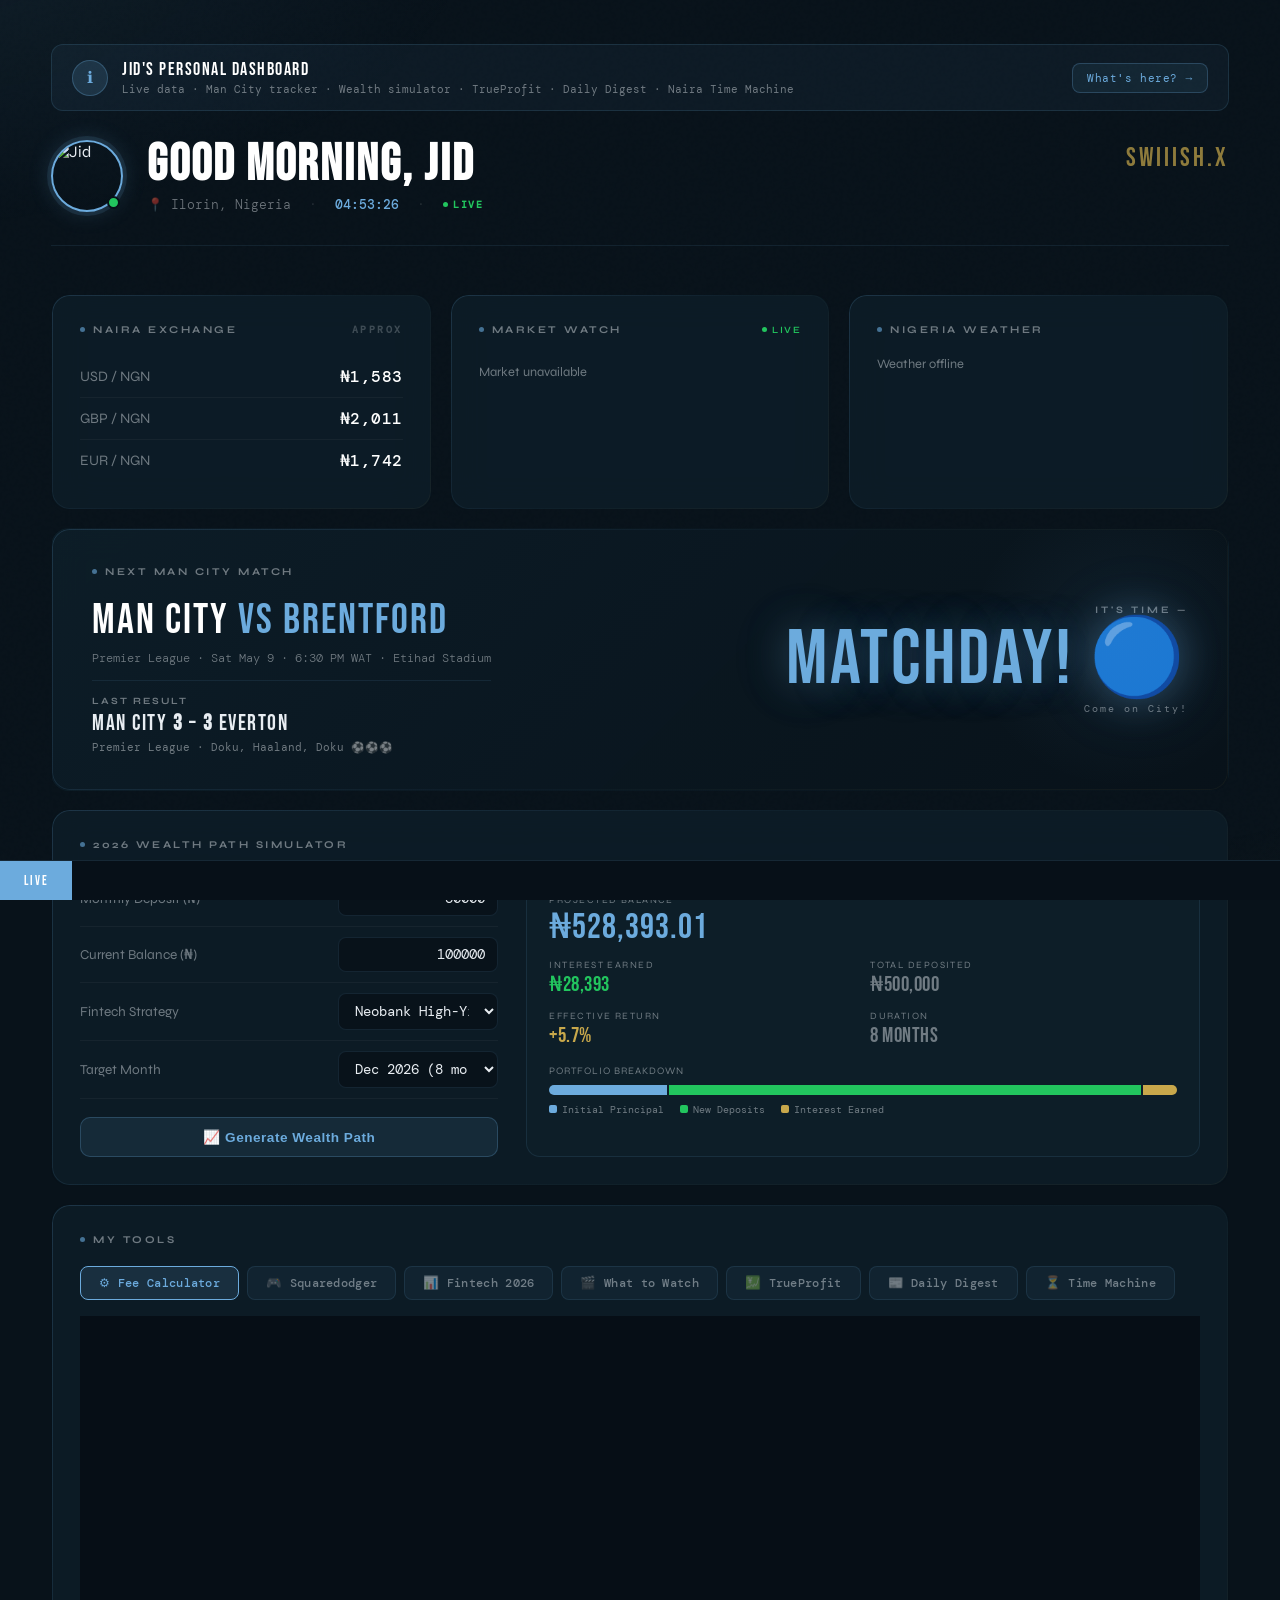
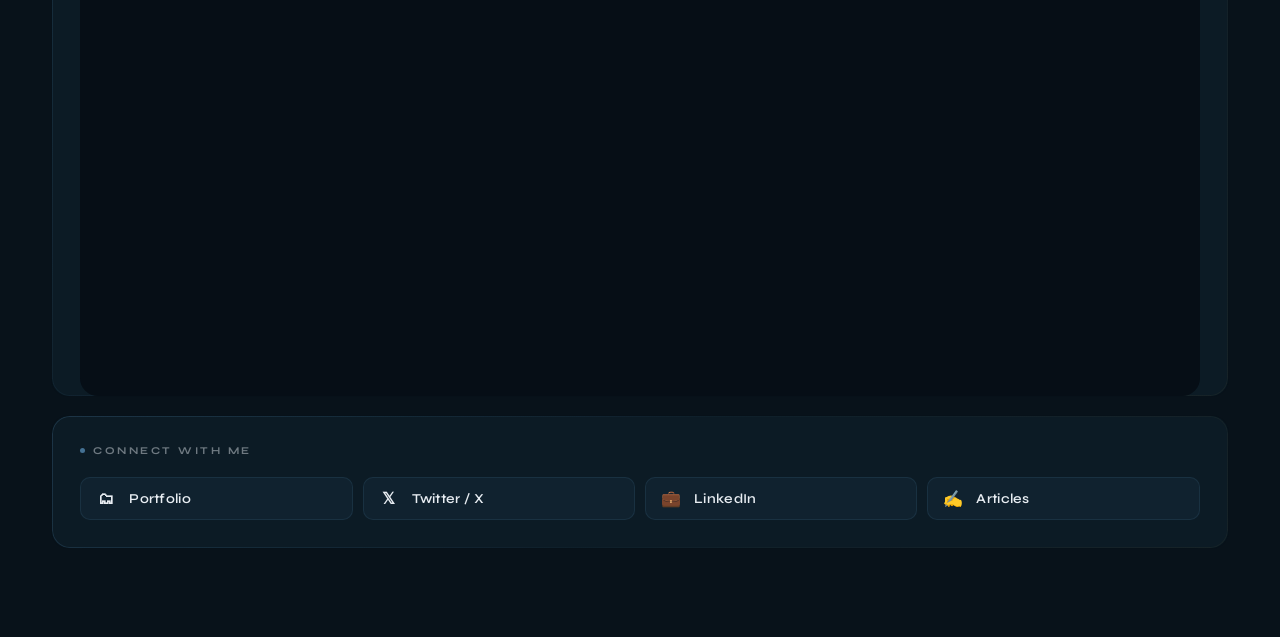
==== index.html @ 7239bfd4 "Update index.html" ====
<!DOCTYPE html>
<html lang="en">
<head>
    <meta charset="UTF-8">
    <meta name="viewport" content="width=device-width, initial-scale=1.0">
    <title>Jid's Dashboard</title>
    <link rel="stylesheet" href="style.css">
</head>
<body>
<div class="container">

  <!-- ABOUT BANNER -->
  <div class="about-banner" onclick="openAbout()">
    <div class="about-banner-left">
      <div class="about-banner-icon">ℹ</div>
      <div>
        <div class="about-banner-title">Jid's Personal Dashboard</div>
        <div class="about-banner-sub">Live data · Man City tracker · Wealth simulator · TrueProfit · Daily Digest · Naira Time Machine</div>
      </div>
    </div>
    <div class="about-banner-btn">What's here? →</div>
  </div>

  <!-- HEADER -->
  <header>
    <div class="avatar-wrap">
      <img src="https://media.licdn.com/dms/image/v2/D4E03AQFCmn-OEMQYcA/profile-displayphoto-crop_800_800/B4EZ1aQz7_IEAI-/0/1775335853855?e=1776902400&v=beta&t=vYXvM9-6InZFOmHqfnbkxIFY3dwC__E45p-aRWq8xoA" alt="Jid">
      <div class="avatar-status"></div>
    </div>
    <div class="header-text">
      <h1 id="greeting">Good Morning, Jid</h1>
      <div class="header-meta">
        <span>📍 Ilorin, Nigeria</span><span class="sep">·</span>
        <span id="clock">00:00:00</span><span class="sep">·</span>
        <span class="live-dot">Live</span>
      </div>
    </div>
    <div class="header-brand">SWIIISH.X</div>
  </header>

  <div class="dashboard-grid">

    <!-- FX -->
    <div class="card">
      <div class="card-label"><span class="dot"></span> Naira Exchange <span id="fx-timestamp" style="margin-left:auto;font-size:0.6rem;opacity:0.5;font-family:'DM Mono',monospace"></span></div>
      <div id="fx-list">
        <div class="row"><span>USD / NGN</span><strong class="fx-value" id="usd-ngn">Loading...</strong></div>
        <div class="row"><span>GBP / NGN</span><strong class="fx-value" id="gbp-ngn">Loading...</strong></div>
        <div class="row"><span>EUR / NGN</span><strong class="fx-value" id="eur-ngn">Loading...</strong></div>
      </div>
    </div>

    <!-- CRYPTO -->
    <div class="card">
      <div class="card-label"><span class="dot"></span> Market Watch <span class="live-dot" style="margin-left:auto">Live</span></div>
      <div id="crypto-list"><div class="skeleton" style="width:100%"></div><div class="skeleton" style="width:90%"></div><div class="skeleton" style="width:95%"></div><div class="skeleton" style="width:85%"></div></div>
    </div>

    <!-- WEATHER -->
    <div class="card">
      <div class="card-label"><span class="dot"></span> Nigeria Weather</div>
      <div id="weather-list"><div class="skeleton" style="width:100%"></div><div class="skeleton" style="width:90%"></div><div class="skeleton" style="width:95%"></div><div class="skeleton" style="width:85%"></div></div>
    </div>

    <!-- HERO MATCH -->
    <div class="card card-hero">
      <div class="hero-inner">
        <div class="hero-left">
          <div class="card-label"><span class="dot"></span> Next Man City Match</div>
          <div class="hero-fixture">Man City <span>vs</span> <span id="hero-opponent">Chelsea</span></div>
          <div class="hero-meta" id="hero-meta">Premier League · Sun Apr 12 · 4:30 PM WAT · Etihad Stadium</div>
          <div class="last-result">
            <span class="result-label">Last Result</span>
            <span class="result-score">Man City <strong class="result-win" id="city-score">4</strong> – <strong class="result-loss" id="opp-score">0</strong> <span id="last-result-opp">Liverpool</span></span>
            <span class="result-comp" id="last-result-comp">FA Cup QF · Haaland hat-trick ⚽⚽⚽</span>
          </div>
        </div>
        <div class="hero-right">
          <div class="countdown-label" id="countdown-label">Kick-off in</div>
          <div id="countdown">00d 00h 00m</div>
          <div class="countdown-unit" id="countdown-secs">00s remaining</div>
        </div>
      </div>
    </div>

    <!-- SAVINGS SIMULATOR -->
    <div class="card" id="savings-simulator" style="grid-column:span 3;">
      <div class="card-label"><span class="dot"></span> 2026 Wealth Path Simulator</div>
      <div class="simulator-container">
        <div class="sim-inputs">
          <div class="row"><span>Monthly Deposit (₦)</span><input type="number" id="sim-deposit" value="50000" class="sim-input-field"></div>
          <div class="row"><span>Current Balance (₦)</span><input type="number" id="sim-initial" value="100000" class="sim-input-field"></div>
          <div class="row"><span>Fintech Strategy</span><select id="sim-strategy" class="sim-input-field"><option value="0.15">Neobank High-Yield (15%)</option><option value="0.12">Locked Savings (12%)</option><option value="0.04">Traditional Bank (4%)</option></select></div>
          <div class="row"><span>Target Month</span><select id="sim-months" class="sim-input-field"><option value="8">Dec 2026 (8 mo)</option><option value="12">Apr 2027 (12 mo)</option><option value="24">Apr 2028 (24 mo)</option><option value="36">Apr 2029 (36 mo)</option></select></div>
          <button onclick="calculateSavings()" class="link-item sim-btn">📈 Generate Wealth Path</button>
        </div>
        <div class="sim-results">
          <div class="sim-result-grid">
            <div class="sim-result-block" style="grid-column:span 2;"><div class="sim-result-label">Projected Balance</div><div id="sim-total" class="sim-big-number">₦0.00</div></div>
            <div class="sim-result-block"><div class="sim-result-label">Interest Earned</div><div id="sim-interest-earned" class="sim-medium-number">₦0</div></div>
            <div class="sim-result-block"><div class="sim-result-label">Total Deposited</div><div id="sim-deposited" class="sim-medium-number" style="color:var(--muted)">₦0</div></div>
            <div class="sim-result-block"><div class="sim-result-label">Effective Return</div><div id="sim-return-pct" class="sim-medium-number" style="color:var(--city-gold)">0%</div></div>
            <div class="sim-result-block"><div class="sim-result-label">Duration</div><div id="sim-duration" class="sim-medium-number" style="color:var(--muted)">8 months</div></div>
          </div>
          <div style="margin-top:18px;">
            <div style="font-size:0.62rem;color:var(--muted);margin-bottom:8px;letter-spacing:0.1em;text-transform:uppercase;">Portfolio Breakdown</div>
            <div style="display:flex;height:10px;border-radius:6px;overflow:hidden;gap:2px;">
              <div id="sim-bar-principal" style="background:var(--city-blue);height:100%;transition:width 0.6s ease;width:0%"></div>
              <div id="sim-bar-deposits"  style="background:var(--up);height:100%;transition:width 0.6s ease;width:0%"></div>
              <div id="sim-bar-interest"  style="background:var(--city-gold);height:100%;transition:width 0.6s ease;width:0%"></div>
            </div>
            <div style="display:flex;gap:16px;margin-top:8px;flex-wrap:wrap;">
              <span class="sim-legend-item"><span class="sim-legend-dot" style="background:var(--city-blue)"></span>Initial Principal</span>
              <span class="sim-legend-item"><span class="sim-legend-dot" style="background:var(--up)"></span>New Deposits</span>
              <span class="sim-legend-item"><span class="sim-legend-dot" style="background:var(--city-gold)"></span>Interest Earned</span>
            </div>
          </div>
        </div>
      </div>
    </div>

    <!-- TOOLS -->
    <div class="card tools-card" style="grid-column:span 3;">
      <div class="card-label"><span class="dot"></span> My Tools</div>
      <div class="tools-tabs">
        <button class="tool-tab active" onclick="showTool('calculator',this)">⚙ Fee Calculator</button>
        <button class="tool-tab" onclick="showTool('game',this)">🎮 Squaredodger</button>
        <button class="tool-tab" onclick="showTool('fintech',this)">📊 Fintech 2026</button>
        <button class="tool-tab" onclick="showTool('movies',this)">🎬 What to Watch</button>
        <button class="tool-tab" onclick="showTool('trueprofit',this)">💹 TrueProfit</button>
        <button class="tool-tab" onclick="showTool('news',this)">📰 Daily Digest</button>
        <button class="tool-tab" onclick="showTool('timemachine',this)">⏳ Time Machine</button>
      </div>
      <div class="tool-frame-wrap">
        <iframe id="tool-calculator" class="tool-frame active-frame" src="https://jidspaymentfeecalcv4.vercel.app" title="NG Pay Fee Calculator" loading="lazy" allow="clipboard-write"></iframe>
        <iframe id="tool-game" class="tool-frame" src="https://jidsdodgergame.vercel.app/" title="Squaredodger" loading="lazy"></iframe>
        <iframe id="tool-fintech" class="tool-frame" src="./ng-fintech.html" title="Nigerian Fintech 2026" loading="lazy"></iframe>
        <iframe id="tool-movies" class="tool-frame" src="./movie-recommender.html" title="What to Watch Tonight" loading="lazy"></iframe>
        <iframe id="tool-trueprofit" class="tool-frame" src="./trueprofit.html" title="TrueProfit Calculator" loading="lazy"></iframe>
        <iframe id="tool-news" class="tool-frame" src="./news-digest.html" title="Daily Digest" loading="lazy"></iframe>
        <iframe id="tool-timemachine" class="tool-frame" src="./naira-time-machine.html" title="Naira Time Machine" loading="lazy"></iframe>
      </div>
    </div>

    <!-- CONNECT -->
    <div class="card" style="grid-column:span 3;">
      <div class="card-label"><span class="dot"></span> Connect With Me</div>
      <div style="display:grid;grid-template-columns:repeat(4,1fr);gap:10px">
        <a href="https://t.co/sR0pXMr2xZ" target="_blank" class="link-item"><span class="link-icon">🗂</span> Portfolio</a>
        <a href="https://x.com/Swiiish_x" target="_blank" class="link-item"><span class="link-icon">𝕏</span> Twitter / X</a>
        <a href="https://www.linkedin.com/in/abdulthedataanalyst/" target="_blank" class="link-item"><span class="link-icon">💼</span> LinkedIn</a>
        <a href="./articles.html" target="_blank" class="link-item"><span class="link-icon">✍️</span> Articles</a>
      </div>
    </div>

  </div>
</div>

<!-- TICKER -->
<div class="news-ticker">
  <div class="ticker-label">LIVE</div>
  <div class="ticker-wrapper">
    <span id="ticker-match">🏆 FT: Man City 4–0 Liverpool (FA Cup QF) · Haaland hat-trick 🔵⚽⚽⚽</span>
    <span id="ticker-weather">🇳🇬 LAGOS: Loading...</span>
    <span>📊 ABDULWAJID — I love making complex ideas simple and accessible</span>
    <span id="ticker-next">⚽ NEXT: Man City vs Chelsea (PL) · Sun Apr 12 · 4:30 PM WAT</span>
    <span>📡 Data Analyst · Journalism · Canva Designer · Junior Developer · Man City Fan · All-round Great Guy</span>
    <span id="ticker-match2">🏆 FT: Man City 4–0 Liverpool (FA Cup QF) · City into FA Cup semis 🔵</span>
    <span id="ticker-weather2">🇳🇬 LAGOS: Loading...</span>
    <span>📊 @SWIIISH.x — Making complex ideas simple and accessible</span>
    <span id="ticker-next2">⚽ NEXT: Man City vs Chelsea (PL) · Sun Apr 12 · 4:30 PM WAT</span>
    <span>📡 Data Analyst · Journalism · Canva Designer · Junior Developer · Man City Fan · All-round Great Guy</span>
  </div>
</div>

<!-- ABOUT MODAL -->
<div class="about-modal" id="aboutModal">
  <div class="about-modal-box">
    <div class="about-modal-header">
      <div class="about-modal-title">About This Dashboard</div>
      <button class="about-modal-close" onclick="closeAbout()">✕</button>
    </div>
    <div class="about-modal-body">
      <p class="about-intro">A personal command centre built by <strong>Abdulwajid (Jid)</strong> — data analyst, journalism, canva designer, junior developer, Man City supporter and an all-round great guy based in Nigeria. Everything on this page is live, interactive and built from scratch.</p>
      <div class="about-sections">
        <div class="about-item"><div class="about-item-icon">💱</div><div><div class="about-item-title">Naira Exchange Rates</div><div class="about-item-desc">Live USD, GBP and EUR rates fetched from open.er-api.com and cached hourly. Reflects real market rates, not bank rates.</div></div></div>
        <div class="about-item"><div class="about-item-icon">📈</div><div><div class="about-item-title">Market Watch</div><div class="about-item-desc">Live crypto prices for BTC, ETH, SOL — and the Man City fan token (CITY). Updates every 60 seconds via CoinGecko.</div></div></div>
        <div class="about-item"><div class="about-item-icon">🌤</div><div><div class="about-item-title">Nigeria Weather</div><div class="about-item-desc">Real-time temperature and conditions for Lagos, Abuja, Kano and Port Harcourt via Open-Meteo API.</div></div></div>
        <div class="about-item"><div class="about-item-icon">⚽</div><div><div class="about-item-title">Man City Match Tracker</div><div class="about-item-desc">Shows the last result and next fixture with a live countdown timer. Updates automatically from city.json in the repo — edited manually after each match in about 30 seconds.</div></div></div>
        <div class="about-item"><div class="about-item-icon">💰</div><div><div class="about-item-title">2026 Wealth Path Simulator</div><div class="about-item-desc">Enter your monthly deposit, current balance, a fintech strategy (Neobank 15%, Locked Savings 12%, Traditional Bank 4%) and a target month. Uses compound interest to project your balance, interest earned and portfolio breakdown. Auto-recalculates on any input change.</div></div></div>
        <div class="about-item"><div class="about-item-icon">⚙</div><div><div class="about-item-title">Fee Calculator (My Tools → Tab 1)</div><div class="about-item-desc">Independent Nigerian payment gateway fee calculator. Compare Flutterwave, Paystack, Monnify and Squad. Includes reverse calc, bulk invoicing, live FX rates, donut chart and PDF receipt export.</div></div></div>
        <div class="about-item"><div class="about-item-icon">🎮</div><div><div class="about-item-title">Squaredodger (My Tools → Tab 2)</div><div class="about-item-desc">A browser arcade game — dodge the red squares for as long as you can. Built in vanilla JS with skins, a leaderboard and Web Audio API sound effects.</div></div></div>
        <div class="about-item"><div class="about-item-icon">📊</div><div><div class="about-item-title">Fintech 2026 (My Tools → Tab 3)</div><div class="about-item-desc">An interactive intelligence report on Nigeria's fintech ecosystem — company cards, funding timeline, valuation charts, M&A acquisition map, and six DECODE insight pieces. Built as a DECODE content project.</div></div></div>
        <div class="about-item"><div class="about-item-icon">🎬</div><div><div class="about-item-title">What to Watch Tonight (My Tools → Tab 4)</div><div class="about-item-desc">AI-powered movie and series recommender. Pick your mood, select genres (Nollywood, anime, K-Drama, Hollywood and more), add context like "something like Money Heist but African" and AI returns personalised picks with a reason why you'll love each one.</div></div></div>
        <div class="about-item"><div class="about-item-icon">💹</div><div><div class="about-item-title">TrueProfit Calculator (My Tools → Tab 5)</div><div class="about-item-desc">Side hustle profit calculator for Nigerian business owners and entrepreneurs. Enter your revenue, COGS, labour, and tick hidden expenses (delivery, data, packaging, platform fees and more). Calculates your real net profit, margin, ROI, and profit per unit — with a smart insight on what it means for your business.</div></div></div>
        <div class="about-item"><div class="about-item-icon">📰</div><div><div class="about-item-title">Daily Digest (My Tools → Tab 6)</div><div class="about-item-desc">Live Nigerian news headlines aggregated from Punch, Vanguard, TechCabal, Premium Times, Channels TV and Daily Post. Filter by Politics, Business, Tech, Sports or Entertainment. Updates every 30 minutes automatically — no app switching needed.</div></div></div>
        <div class="about-item"><div class="about-item-icon">⏳</div><div><div class="about-item-title">Naira Time Machine (My Tools → Tab 7)</div><div class="about-item-desc">Enter any amount and pick a past year — see exactly how many bags of rice, litres of petrol, and dollars that money could buy then vs now in 2026. Visualises Nigeria's purchasing power erosion since 2005 using hardcoded historical price data from NBS, CBN and Vanguard.</div></div></div>
      </div>
      <div class="about-footer-note">Built with HTML, CSS and vanilla JS · Deployed on Vercel · All data sources are free and open<br/>Follow the build journey → <a href="https://x.com/Swiiish_x" target="_blank">@Swiiish_x</a> · <a href="./articles.html" target="_blank">Read the origin story →</a></div>
    </div>
  </div>
</div>

<script src="script.js"></script>
</body>
</html>
---- style.css ----
@import url('https://fonts.googleapis.com/css2?family=Bebas+Neue&family=DM+Mono:wght@300;400;500&family=Syne:wght@400;600;700;800&display=swap');

:root {
  --navy: #08121a;
  --navy-mid: #0d1e28;
  --card: rgba(13, 30, 40, 0.85);
  --card-border: rgba(108, 171, 221, 0.12);
  --card-glow: rgba(108, 171, 221, 0.25);
  --city-blue: #6CABDD;
  --city-gold: #c8a84b;
  --up: #22c55e;
  --down: #ef4444;
  --text: #e8edf2;
  --muted: rgba(232, 237, 242, 0.45);
  --ticker-bg: #071018;
}

* { margin: 0; padding: 0; box-sizing: border-box; }

body {
  font-family: 'Syne', sans-serif;
  background: var(--navy);
  color: var(--text);
  min-height: 100vh;
  display: flex;
  flex-direction: column;
  align-items: center;
  padding-bottom: 56px;
  overflow-x: hidden;
}

body::before {
  content: '';
  position: fixed;
  inset: 0;
  background:
    radial-gradient(ellipse 80% 60% at -10% -10%, rgba(108,171,221,0.09) 0%, transparent 60%),
    radial-gradient(ellipse 60% 40% at 110% 110%, rgba(200,168,75,0.05) 0%, transparent 50%);
  pointer-events: none;
  z-index: 0;
}

body::after {
  content: '';
  position: fixed;
  inset: 0;
  background-image: url("data:image/svg+xml,%3Csvg viewBox='0 0 256 256' xmlns='http://www.w3.org/2000/svg'%3E%3Cfilter id='noise'%3E%3CfeTurbulence type='fractalNoise' baseFrequency='0.9' numOctaves='4' stitchTiles='stitch'/%3E%3C/filter%3E%3Crect width='100%25' height='100%25' filter='url(%23noise)' opacity='0.035'/%3E%3C/svg%3E");
  opacity: 0.4;
  pointer-events: none;
  z-index: 0;
}

.container {
  width: 92%;
  max-width: 1280px;
  padding: 44px 0 32px;
  position: relative;
  z-index: 1;
}

/* ─── HEADER ─── */
header {
  display: flex;
  align-items: center;
  gap: 24px;
  margin-bottom: 48px;
  padding-bottom: 32px;
  border-bottom: 1px solid rgba(108,171,221,0.1);
}

.avatar-wrap { position: relative; flex-shrink: 0; }

.avatar-wrap img {
  width: 72px;
  height: 72px;
  border-radius: 50%;
  object-fit: cover;
  object-position: center top;
  border: 2px solid var(--city-blue);
  box-shadow: 0 0 0 4px rgba(108,171,221,0.12), 0 0 24px rgba(108,171,221,0.2);
  display: block;
}

.avatar-status {
  position: absolute; bottom: 3px; right: 3px;
  width: 13px; height: 13px;
  background: var(--up); border-radius: 50%;
  border: 2px solid var(--navy);
  animation: pulse-dot 2s ease-in-out infinite;
}

@keyframes pulse-dot {
  0%, 100% { box-shadow: 0 0 0 0 rgba(34,197,94,0.6); }
  50%       { box-shadow: 0 0 0 5px rgba(34,197,94,0); }
}

.header-text { flex: 1; }

#greeting {
  font-family: 'Bebas Neue', sans-serif;
  font-size: clamp(2rem, 4vw, 3.2rem);
  letter-spacing: 2px; line-height: 1;
  color: #fff; margin-bottom: 6px;
}

.header-meta {
  display: flex; align-items: center; gap: 18px;
  color: var(--muted); font-size: 0.82rem;
  font-family: 'DM Mono', monospace; font-weight: 300;
}

.header-meta .sep { opacity: 0.3; }
#clock { color: var(--city-blue); font-weight: 500; }

.header-brand {
  font-family: 'Bebas Neue', sans-serif;
  font-size: 1.6rem; letter-spacing: 3px;
  color: var(--city-gold); opacity: 0.7;
  align-self: flex-start; padding-top: 4px;
}

/* ─── GRID ─── */
.dashboard-grid {
  display: grid;
  grid-template-columns: repeat(3, 1fr);
  gap: 18px;
}
.card-hero { grid-column: 1 / -1; }

/* ─── CARDS ─── */
.card {
  background: var(--card);
  backdrop-filter: blur(16px); -webkit-backdrop-filter: blur(16px);
  border-radius: 18px; padding: 28px;
  position: relative; overflow: hidden;
  transition: transform 0.25s ease, box-shadow 0.25s ease;
  border: 1px solid transparent; background-clip: padding-box;
  opacity: 0; transform: translateY(20px);
  animation: fadeUp 0.5s ease forwards;
}

.card::before {
  content: '';
  position: absolute; inset: 0; border-radius: 18px; padding: 1px;
  background: linear-gradient(135deg, rgba(108,171,221,0.18) 0%, rgba(108,171,221,0.03) 50%, rgba(200,168,75,0.06) 100%);
  -webkit-mask: linear-gradient(#fff 0 0) content-box, linear-gradient(#fff 0 0);
  -webkit-mask-composite: xor; mask-composite: exclude;
  pointer-events: none;
}

.card:hover {
  transform: translateY(-4px);
  box-shadow: 0 16px 48px rgba(0,0,0,0.35), 0 0 0 1px rgba(108,171,221,0.2);
}

.card:nth-child(1) { animation-delay: 0.05s; }
.card:nth-child(2) { animation-delay: 0.12s; }
.card:nth-child(3) { animation-delay: 0.19s; }
.card:nth-child(4) { animation-delay: 0.26s; }
.card:nth-child(5) { animation-delay: 0.33s; }
.card:nth-child(6) { animation-delay: 0.40s; }
.card:nth-child(7) { animation-delay: 0.47s; }

@keyframes fadeUp { to { opacity: 1; transform: translateY(0); } }

.card-label {
  font-size: 0.65rem; font-weight: 700; letter-spacing: 2.5px;
  text-transform: uppercase; color: var(--muted);
  margin-bottom: 20px;
  display: flex; align-items: center; gap: 8px;
}

.card-label .dot {
  width: 5px; height: 5px; border-radius: 50%;
  background: var(--city-blue); opacity: 0.6;
}

/* ─── ROWS ─── */
.row {
  display: flex; justify-content: space-between; align-items: center;
  padding: 10px 0;
  border-bottom: 1px solid rgba(255,255,255,0.04);
}
.row:last-child { border-bottom: none; }
.row span { color: var(--muted); font-size: 0.9rem; }

/* ─── FX ─── */
.fx-value {
  font-family: 'DM Mono', monospace; font-size: 1rem;
  font-weight: 500; color: #fff; letter-spacing: 0.5px;
}

/* ─── CRYPTO ─── */
.crypto-row {
  display: flex; justify-content: space-between; align-items: center;
  padding: 11px 0; border-bottom: 1px solid rgba(255,255,255,0.04);
}
.crypto-row:last-child { border-bottom: none; }
.crypto-name { font-weight: 600; font-size: 0.92rem; color: var(--text); width: 48px; }
.crypto-prices { text-align: right; flex: 1; }
.crypto-usd { font-family: 'DM Mono', monospace; font-size: 0.95rem; font-weight: 500; }
.crypto-ngn { font-family: 'DM Mono', monospace; font-size: 0.68rem; color: var(--muted); margin-top: 1px; }

.badge {
  font-family: 'DM Mono', monospace; font-size: 0.68rem; font-weight: 500;
  padding: 3px 8px; border-radius: 6px; margin-left: 12px;
  min-width: 58px; text-align: center;
}
.badge.up { background: rgba(34,197,94,0.12); color: var(--up); border: 1px solid rgba(34,197,94,0.2); }
.badge.down { background: rgba(239,68,68,0.1); color: var(--down); border: 1px solid rgba(239,68,68,0.18); }
.up { color: var(--up); }
.down { color: var(--down); }

/* ─── WEATHER ─── */
.weather-temp { font-family: 'DM Mono', monospace; font-size: 1rem; font-weight: 500; color: #fff; }

/* ─── HERO MATCH CARD ─── */
.card-hero {
  background: linear-gradient(135deg, rgba(13,30,40,0.95) 0%, rgba(8,18,26,0.98) 100%);
  padding: 36px 40px;
}

.card-hero::after {
  content: '';
  position: absolute; right: -40px; top: -40px;
  width: 300px; height: 300px;
  background: radial-gradient(circle, rgba(108,171,221,0.07) 0%, transparent 70%);
  pointer-events: none;
}

.hero-inner {
  display: flex; align-items: center; justify-content: space-between;
  gap: 32px; flex-wrap: wrap;
}

.hero-fixture {
  font-family: 'Bebas Neue', sans-serif;
  font-size: clamp(1.6rem, 3.5vw, 2.6rem);
  letter-spacing: 2px; line-height: 1.1; color: #fff;
}
.hero-fixture span { color: var(--city-blue); }

.hero-meta { font-size: 0.78rem; color: var(--muted); margin-top: 6px; font-family: 'DM Mono', monospace; font-weight: 300; }

/* ─── LAST RESULT ─── */
.last-result {
  display: flex; flex-direction: column; gap: 3px;
  margin-top: 14px; padding-top: 14px;
  border-top: 1px solid rgba(108,171,221,0.1);
}
.result-label {
  font-size: 0.6rem; font-weight: 700; letter-spacing: 2px;
  text-transform: uppercase; color: var(--muted);
}
.result-score {
  font-family: 'Bebas Neue', sans-serif;
  font-size: 1.4rem; letter-spacing: 1.5px; color: var(--text);
}
.result-win  { color: var(--up); }
.result-loss { color: var(--down); }
.result-comp { font-family: 'DM Mono', monospace; font-size: 0.68rem; color: var(--muted); }

/* ─── COUNTDOWN ─── */
.hero-right { text-align: right; }
.countdown-label { font-size: 0.62rem; font-weight: 700; letter-spacing: 3px; text-transform: uppercase; color: var(--muted); margin-bottom: 6px; }

#countdown {
  font-family: 'Bebas Neue', sans-serif;
  font-size: clamp(3rem, 6vw, 5rem);
  letter-spacing: 3px; color: var(--city-blue); line-height: 1;
  text-shadow: 0 0 40px rgba(108,171,221,0.35), 0 0 80px rgba(108,171,221,0.12);
}

.countdown-unit { font-size: 0.65rem; color: var(--muted); font-family: 'DM Mono', monospace; letter-spacing: 2px; text-align: right; margin-top: 4px; }

/* ─── LINKS CARD ─── */
.links-grid { display: flex; flex-direction: column; gap: 10px; margin-top: 4px; }

.link-item {
  display: flex; align-items: center; gap: 12px; padding: 11px 14px;
  background: rgba(108,171,221,0.05); border: 1px solid rgba(108,171,221,0.1);
  border-radius: 10px; text-decoration: none; color: var(--text);
  font-size: 0.85rem; font-weight: 600;
  transition: all 0.2s ease; letter-spacing: 0.3px;
}
.link-item:hover {
  background: rgba(108,171,221,0.12); border-color: rgba(108,171,221,0.3);
  color: #fff; transform: translateX(3px);
}
.link-icon { font-size: 1rem; width: 22px; text-align: center; }

/* ─── SAVINGS SIMULATOR ─── */
.simulator-container {
  display: flex; gap: 28px; flex-wrap: wrap;
}

.sim-inputs {
  flex: 1; min-width: 280px;
  display: flex; flex-direction: column; gap: 0;
}

.sim-inputs .row {
  padding: 10px 0;
  border-bottom: 1px solid rgba(255,255,255,0.04);
}
.sim-inputs .row span { color: var(--muted); font-size: 0.85rem; }

.sim-input-field {
  background: var(--navy);
  border: 1px solid var(--card-border);
  color: var(--text);
  padding: 8px 12px;
  border-radius: 8px;
  font-family: 'DM Mono', monospace;
  font-size: 0.85rem;
  width: 160px;
  text-align: right;
  transition: border-color 0.2s, box-shadow 0.2s;
}

.sim-input-field:focus {
  outline: none;
  border-color: var(--city-blue);
  box-shadow: 0 0 8px rgba(108,171,221,0.2);
}

input[type="number"]::-webkit-outer-spin-button,
input[type="number"]::-webkit-inner-spin-button { -webkit-appearance: none; margin: 0; }
input[type="number"] { -moz-appearance: textfield; }

.sim-btn {
  margin-top: 18px !important;
  width: 100%;
  justify-content: center;
  cursor: pointer;
  background: rgba(108,171,221,0.1);
  border: 1px solid rgba(108,171,221,0.25);
  color: var(--city-blue) !important;
  font-weight: 700;
  letter-spacing: 0.5px;
  transform: none !important;
}
.sim-btn:hover {
  background: rgba(108,171,221,0.18) !important;
  border-color: var(--city-blue) !important;
  transform: none !important;
}

.sim-results {
  flex: 1.5; min-width: 260px;
  background: var(--navy-mid);
  padding: 22px;
  border-radius: 14px;
  border: 1px solid var(--card-border);
}

.sim-result-grid {
  display: grid;
  grid-template-columns: 1fr 1fr;
  gap: 16px;
}

.sim-result-block {}

.sim-result-label {
  font-size: 0.6rem; letter-spacing: 0.15em; text-transform: uppercase;
  color: var(--muted); margin-bottom: 4px;
}

.sim-big-number {
  font-family: 'Bebas Neue', sans-serif;
  font-size: 2.2rem; letter-spacing: 1px;
  color: var(--city-blue); line-height: 1;
  grid-column: span 2;
}

.sim-medium-number {
  font-family: 'Bebas Neue', sans-serif;
  font-size: 1.3rem; letter-spacing: 0.5px;
  color: var(--up); line-height: 1;
}

/* ─── TOOLS CARD ─── */
.tools-card { padding-bottom: 0; overflow: hidden; }

.tools-tabs { display: flex; gap: 8px; margin-bottom: 16px; flex-wrap: wrap; }

.tool-tab {
  padding: 8px 18px;
  background: rgba(108,171,221,0.06); border: 1px solid rgba(108,171,221,0.12);
  border-radius: 8px; color: var(--muted);
  font-family: 'DM Mono', monospace; font-size: 0.78rem; font-weight: 500;
  cursor: pointer; transition: all 0.2s ease; letter-spacing: 0.3px;
}
.tool-tab:hover { color: var(--text); border-color: rgba(108,171,221,0.3); }
.tool-tab.active { background: rgba(108,171,221,0.14); border-color: var(--city-blue); color: var(--city-blue); }

.tool-frame-wrap {
  position: relative; width: 100%; height: 680px;
  border-radius: 0 0 18px 18px; overflow: hidden;
  background: #06100a;
}

.tool-frame {
  position: absolute; inset: 0; width: 100%; height: 100%; border: none;
  opacity: 0; pointer-events: none; transition: opacity 0.25s ease;
  border-radius: 0 0 18px 18px;
}
.tool-frame.active-frame { opacity: 1; pointer-events: auto; }

/* ─── SKELETON ─── */
.skeleton {
  background: linear-gradient(90deg, rgba(255,255,255,0.04) 25%, rgba(255,255,255,0.08) 50%, rgba(255,255,255,0.04) 75%);
  background-size: 200% 100%;
  animation: shimmer 1.5s infinite;
  border-radius: 4px; height: 14px; margin: 8px 0;
}
@keyframes shimmer { 0% { background-position: 200% 0; } 100% { background-position: -200% 0; } }

/* ─── LIVE INDICATOR ─── */
.live-dot {
  display: inline-flex; align-items: center; gap: 5px;
  font-size: 0.6rem; font-weight: 600; letter-spacing: 1.5px;
  color: var(--up); text-transform: uppercase;
}
.live-dot::before {
  content: ''; width: 5px; height: 5px; background: var(--up);
  border-radius: 50%; animation: pulse-dot 1.5s infinite;
}

/* ─── TICKER ─── */
.news-ticker {
  position: fixed; bottom: 0; left: 0; width: 100%;
  background: var(--ticker-bg); border-top: 1px solid rgba(108,171,221,0.15);
  z-index: 9999; padding: 10px 0; overflow: hidden;
}
.ticker-label {
  position: absolute; left: 0; top: 0; bottom: 0; width: 72px;
  background: var(--city-blue);
  display: flex; align-items: center; justify-content: center;
  font-family: 'Bebas Neue', sans-serif; font-size: 0.8rem;
  letter-spacing: 2px; color: #fff; z-index: 2;
}
.ticker-wrapper {
  display: inline-flex; gap: 0;
  padding-left: calc(100% + 72px);
  animation: ticker 36s linear infinite;
  white-space: nowrap;
}
.ticker-wrapper span {
  padding: 0 36px; font-size: 0.78rem;
  font-family: 'DM Mono', monospace; color: var(--muted); font-weight: 400;
  border-right: 1px solid rgba(255,255,255,0.06);
}
.ticker-wrapper span:last-child { border-right: none; }
@keyframes ticker {
  0%   { transform: translateX(0); }
  100% { transform: translateX(-50%); }
}

/* ─── TABLET ─── */
@media (max-width: 900px) {
  .dashboard-grid { grid-template-columns: repeat(2, 1fr); }
  .card-hero { grid-column: 1 / -1; }
  .card:last-child { grid-column: 1 / -1; }
  .hero-inner { flex-direction: column; align-items: flex-start; gap: 20px; }
  .hero-right { text-align: left; }
  .countdown-unit { text-align: left; }
  #savings-simulator { grid-column: 1 / -1; }
}

/* ─── MOBILE ─── */
@media (max-width: 600px) {
  body { padding-bottom: 48px; }
  .container { width: 94%; padding: 24px 0 24px; }

  header { flex-wrap: nowrap; align-items: center; gap: 14px; margin-bottom: 28px; padding-bottom: 22px; }
  .avatar-wrap img { width: 52px; height: 52px; }
  #greeting { font-size: 1.55rem; letter-spacing: 1px; }
  .header-meta { font-size: 0.72rem; gap: 8px; flex-wrap: wrap; }
  .header-brand { display: none; }

  .dashboard-grid { grid-template-columns: 1fr; gap: 14px; }
  .card-hero { grid-column: 1; }
  .card { padding: 20px 18px; border-radius: 14px; }
  .card-label { font-size: 0.6rem; margin-bottom: 14px; }

  .card:last-child > div:last-child { grid-template-columns: 1fr !important; }
  .link-item { padding: 13px 14px; font-size: 0.88rem; }

  .fx-value { font-size: 0.92rem; }
  .row { padding: 9px 0; }
  .row span { font-size: 0.83rem; }

  .crypto-row { padding: 10px 0; }
  .crypto-name { font-size: 0.85rem; width: 42px; }
  .crypto-usd { font-size: 0.88rem; }
  .badge { font-size: 0.62rem; padding: 2px 6px; min-width: 50px; margin-left: 8px; }

  .card-hero { padding: 22px 18px; }
  .hero-fixture { font-size: 1.5rem; }
  #countdown { font-size: 3rem; letter-spacing: 2px; }

  .simulator-container { flex-direction: column; }
  .sim-results { min-width: unset; }
  .sim-input-field { width: 130px; }
  .sim-big-number { font-size: 1.8rem; }

  .tool-frame-wrap { height: 560px; }
  .tools-tabs { flex-wrap: wrap; }
  .tool-tab { font-size: 0.72rem; padding: 7px 14px; }

  .news-ticker { padding: 8px 0; }
  .ticker-label { width: 52px; font-size: 0.7rem; }
  .ticker-wrapper { padding-left: calc(100% + 52px); }
  .ticker-wrapper span { font-size: 0.7rem; padding: 0 24px; }
}

/* ─── SAVINGS SIMULATOR ─── */
.simulator-container {
  display: flex; gap: 28px; flex-wrap: wrap;
}
.sim-inputs {
  flex: 1; min-width: 260px;
  display: flex; flex-direction: column;
}
.sim-inputs .row { padding: 10px 0; border-bottom: 1px solid rgba(255,255,255,0.04); }
.sim-inputs .row span { color: var(--muted); font-size: 0.85rem; }
.sim-input-field {
  background: var(--navy); border: 1px solid var(--card-border);
  color: var(--text); padding: 8px 12px; border-radius: 8px;
  font-family: 'DM Mono', monospace; font-size: 0.85rem;
  width: 160px; text-align: right;
  transition: border-color 0.2s, box-shadow 0.2s;
}
.sim-input-field:focus {
  outline: none; border-color: var(--city-blue);
  box-shadow: 0 0 8px rgba(108,171,221,0.2);
}
input[type="number"]::-webkit-outer-spin-button,
input[type="number"]::-webkit-inner-spin-button { -webkit-appearance: none; margin: 0; }
input[type="number"] { -moz-appearance: textfield; }

.sim-btn {
  margin-top: 18px !important; width: 100%;
  justify-content: center; cursor: pointer;
  background: rgba(108,171,221,0.1) !important;
  border: 1px solid rgba(108,171,221,0.25) !important;
  color: var(--city-blue) !important;
  font-weight: 700; letter-spacing: 0.5px;
}
.sim-btn:hover {
  background: rgba(108,171,221,0.2) !important;
  border-color: var(--city-blue) !important;
  transform: none !important;
}
.sim-results {
  flex: 1.5; min-width: 260px;
  background: var(--navy-mid); padding: 22px;
  border-radius: 14px; border: 1px solid var(--card-border);
}
.sim-result-grid {
  display: grid; grid-template-columns: 1fr 1fr; gap: 14px;
}
.sim-result-label {
  font-size: 0.6rem; letter-spacing: 0.15em; text-transform: uppercase;
  color: var(--muted); margin-bottom: 4px;
}
.sim-big-number {
  font-family: 'Bebas Neue', sans-serif; font-size: 2.2rem;
  letter-spacing: 1px; color: var(--city-blue); line-height: 1;
}
.sim-medium-number {
  font-family: 'Bebas Neue', sans-serif; font-size: 1.3rem;
  letter-spacing: 0.5px; color: var(--up); line-height: 1;
}
.sim-legend-item {
  display: flex; align-items: center; gap: 5px;
  font-size: 0.6rem; color: var(--muted);
  font-family: 'DM Mono', monospace;
}
.sim-legend-dot {
  width: 8px; height: 8px; border-radius: 2px; flex-shrink: 0;
}

/* ─── TOOLS CARD ─── */
.tools-card { padding-bottom: 0; overflow: hidden; }
.tools-tabs { display: flex; gap: 8px; margin-bottom: 16px; flex-wrap: wrap; }
.tool-tab {
  padding: 8px 18px;
  background: rgba(108,171,221,0.06); border: 1px solid rgba(108,171,221,0.12);
  border-radius: 8px; color: var(--muted);
  font-family: 'DM Mono', monospace; font-size: 0.78rem;
  cursor: pointer; transition: all 0.2s ease;
}
.tool-tab:hover { color: var(--text); border-color: rgba(108,171,221,0.3); }
.tool-tab.active { background: rgba(108,171,221,0.14); border-color: var(--city-blue); color: var(--city-blue); }

.tool-frame-wrap {
  position: relative; width: 100%; height: 680px;
  border-radius: 0 0 18px 18px; overflow: hidden; background: #060e16;
}
.tool-frame {
  position: absolute; inset: 0; width: 100%; height: 100%;
  border: none; opacity: 0; pointer-events: none;
  transition: opacity 0.25s ease; border-radius: 0 0 18px 18px;
}
.tool-frame.active-frame { opacity: 1; pointer-events: auto; }

/* ─── LAST RESULT ─── */
.last-result {
  display: flex; flex-direction: column; gap: 3px;
  margin-top: 14px; padding-top: 14px;
  border-top: 1px solid rgba(108,171,221,0.1);
}
.result-label {
  font-size: 0.6rem; font-weight: 700; letter-spacing: 2px;
  text-transform: uppercase; color: var(--muted);
}
.result-score {
  font-family: 'Bebas Neue', sans-serif;
  font-size: 1.4rem; letter-spacing: 1.5px; color: var(--text);
}
.result-win  { color: var(--up); }
.result-loss { color: var(--down); }
.result-comp { font-family: 'DM Mono', monospace; font-size: 0.68rem; color: var(--muted); }

/* ─── MOBILE EXTRAS ─── */
@media (max-width: 600px) {
  .simulator-container { flex-direction: column; }
  .sim-results { min-width: unset; }
  .sim-input-field { width: 130px; }
  .sim-big-number { font-size: 1.8rem; }
  .tool-frame-wrap { height: 560px; }
  .tools-tabs { flex-wrap: wrap; }
  .tool-tab { font-size: 0.72rem; padding: 7px 12px; }
}

/* ─── ABOUT BANNER ─── */
.about-banner {
  display: flex; align-items: center; justify-content: space-between;
  gap: 16px; flex-wrap: wrap;
  background: rgba(108,171,221,0.06);
  border: 1px solid rgba(108,171,221,0.15);
  border-radius: 12px; padding: 14px 20px;
  margin-bottom: 28px; cursor: pointer;
  transition: all 0.2s ease; position: relative; z-index: 1;
}
.about-banner:hover {
  background: rgba(108,171,221,0.1);
  border-color: rgba(108,171,221,0.3);
}
.about-banner-left {
  display: flex; align-items: center; gap: 14px;
}
.about-banner-icon {
  width: 36px; height: 36px; border-radius: 50%;
  background: rgba(108,171,221,0.15);
  border: 1px solid rgba(108,171,221,0.3);
  display: flex; align-items: center; justify-content: center;
  font-size: 1rem; color: var(--city-blue); flex-shrink: 0;
}
.about-banner-title {
  font-family: 'Bebas Neue', sans-serif;
  font-size: 1.1rem; letter-spacing: 1.5px; color: #fff;
}
.about-banner-sub {
  font-size: 0.68rem; color: var(--muted);
  font-family: 'DM Mono', monospace; margin-top: 2px;
}
.about-banner-btn {
  font-size: 0.7rem; color: var(--city-blue);
  font-family: 'DM Mono', monospace; letter-spacing: 0.05em;
  white-space: nowrap;
  padding: 7px 14px; border: 1px solid rgba(108,171,221,0.25);
  border-radius: 8px; background: rgba(108,171,221,0.08);
  transition: all 0.15s;
}
.about-banner:hover .about-banner-btn {
  background: rgba(108,171,221,0.18);
  border-color: var(--city-blue);
}

/* ─── ABOUT MODAL ─── */
.about-modal {
  display: none;
  position: fixed; inset: 0; z-index: 9998;
  background: rgba(4,10,16,0.88);
  backdrop-filter: blur(8px);
  align-items: center; justify-content: center;
  padding: 20px;
}
.about-modal.open { display: flex; }

.about-modal-box {
  background: #0d1e28;
  border: 1px solid rgba(108,171,221,0.2);
  border-radius: 18px;
  width: 100%; max-width: 620px;
  max-height: 88vh;
  display: flex; flex-direction: column;
  box-shadow: 0 24px 80px rgba(0,0,0,0.6);
  animation: modalIn 0.25s ease;
}
@keyframes modalIn {
  from { opacity:0; transform:scale(0.96) translateY(8px); }
  to   { opacity:1; transform:scale(1) translateY(0); }
}

.about-modal-header {
  display: flex; align-items: center; justify-content: space-between;
  padding: 20px 24px; border-bottom: 1px solid rgba(108,171,221,0.12);
  flex-shrink: 0;
}
.about-modal-title {
  font-family: 'Bebas Neue', sans-serif;
  font-size: 1.4rem; letter-spacing: 2px; color: #fff;
}
.about-modal-close {
  width: 30px; height: 30px; border-radius: 50%;
  background: rgba(255,255,255,0.06); border: 1px solid rgba(255,255,255,0.1);
  color: var(--muted); cursor: pointer; font-size: 0.8rem;
  display: flex; align-items: center; justify-content: center;
  transition: all 0.15s;
}
.about-modal-close:hover { background: rgba(239,68,68,0.15); color: var(--down); border-color: rgba(239,68,68,0.3); }

.about-modal-body {
  padding: 24px; overflow-y: auto; flex: 1;
}
.about-modal-body::-webkit-scrollbar { width: 4px; }
.about-modal-body::-webkit-scrollbar-thumb { background: rgba(108,171,221,0.2); border-radius: 4px; }

.about-intro {
  font-size: 0.82rem; color: var(--muted); line-height: 1.7;
  margin-bottom: 24px; padding-bottom: 20px;
  border-bottom: 1px solid rgba(255,255,255,0.06);
}
.about-intro strong { color: var(--text); }

.about-sections { display: flex; flex-direction: column; gap: 16px; }

.about-item {
  display: flex; gap: 14px; align-items: flex-start;
  padding: 14px; border-radius: 10px;
  background: rgba(255,255,255,0.03);
  border: 1px solid rgba(255,255,255,0.05);
  transition: border-color 0.15s;
}
.about-item:hover { border-color: rgba(108,171,221,0.15); }
.about-item-icon {
  font-size: 1.3rem; flex-shrink: 0; width: 32px; text-align: center;
  padding-top: 2px;
}
.about-item-title {
  font-size: 0.82rem; font-weight: 700; color: var(--text); margin-bottom: 4px;
}
.about-item-desc {
  font-size: 0.72rem; color: var(--muted); line-height: 1.6;
  font-family: 'DM Mono', monospace;
}

.about-footer-note {
  margin-top: 24px; padding-top: 18px;
  border-top: 1px solid rgba(255,255,255,0.06);
  font-size: 0.68rem; color: var(--muted);
  font-family: 'DM Mono', monospace; line-height: 1.7;
  text-align: center;
}
.about-footer-note a { color: var(--city-blue); text-decoration: none; }

@media (max-width: 600px) {
  .about-banner { padding: 12px 14px; gap: 10px; }
  .about-banner-title { font-size: 0.9rem; }
  .about-banner-btn { font-size: 0.65rem; padding: 6px 10px; }
  .about-modal-box { border-radius: 14px; }
  .about-modal-body { padding: 16px; }
  .about-item { padding: 12px; gap: 10px; }
}
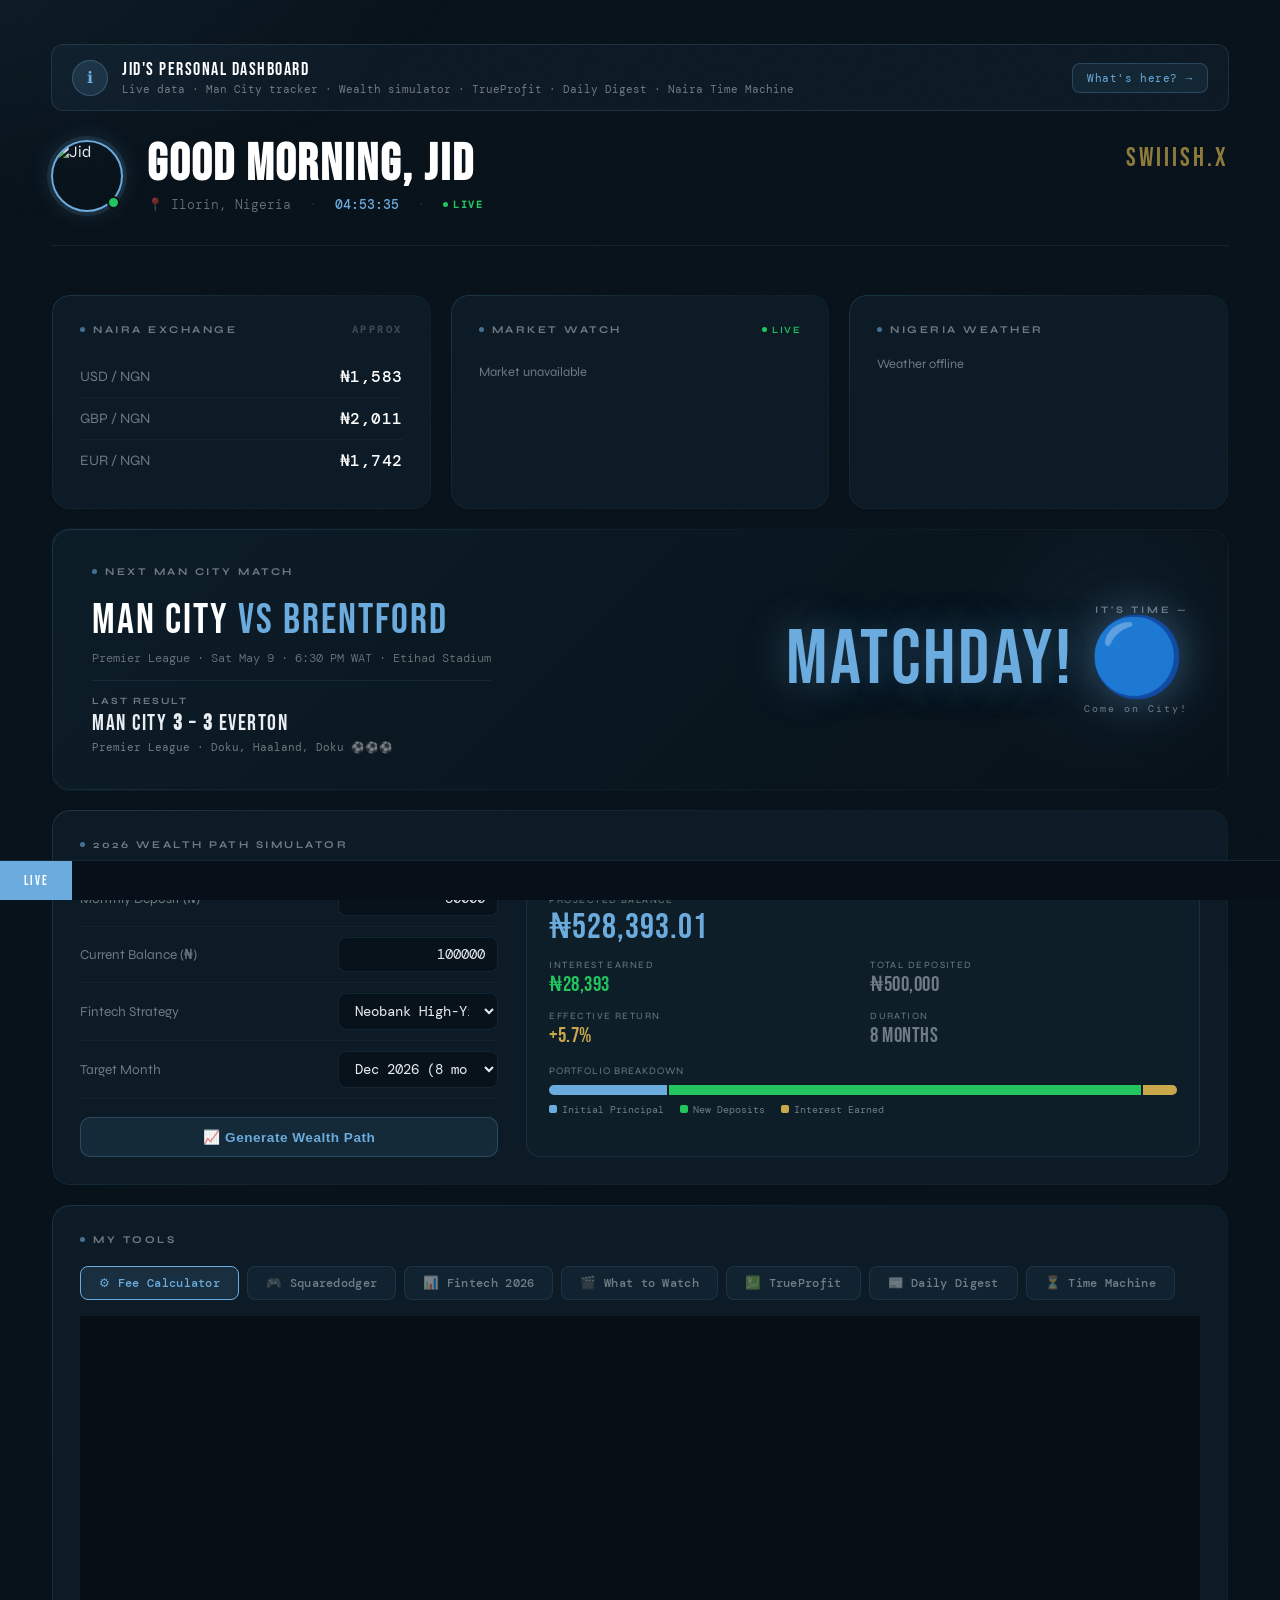
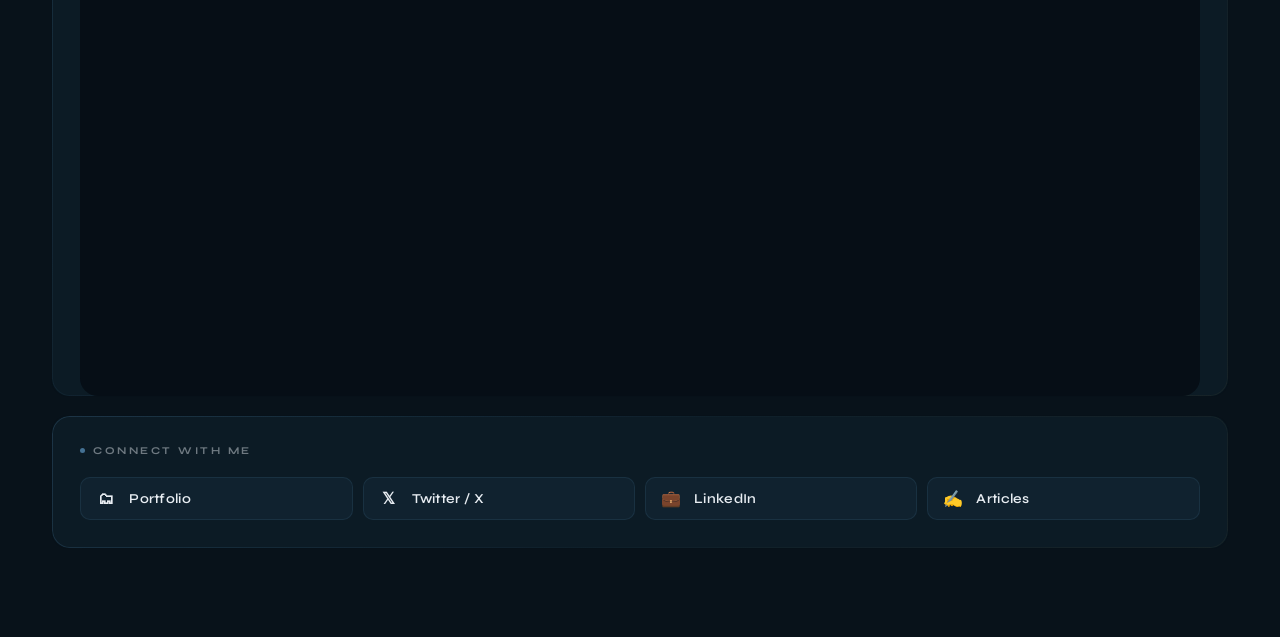
==== commit 0d7afffd: "Update index.html" ====
--- a/index.html
+++ b/index.html
@@ -24,7 +24,7 @@
   <!-- HEADER -->
   <header>
     <div class="avatar-wrap">
-      <img src="https://media.licdn.com/dms/image/v2/D4E03AQFCmn-OEMQYcA/profile-displayphoto-crop_800_800/B4EZ1aQz7_IEAI-/0/1775335853855?e=1776902400&v=beta&t=vYXvM9-6InZFOmHqfnbkxIFY3dwC__E45p-aRWq8xoA" alt="Jid">
+      <img src="https://media.licdn.com/dms/image/v2/D4E03AQFCmn-OEMQYcA/profile-displayphoto-crop_800_800/B4EZ1aQz7_IEAI-/0/1775335853855?e=1779321600&v=beta&t=TwqhfMPwRntqHiS0TsGgLKbTm6e_xvhzsPezO7Tn3do" alt="Jid">
       <div class="avatar-status"></div>
     </div>
     <div class="header-text">
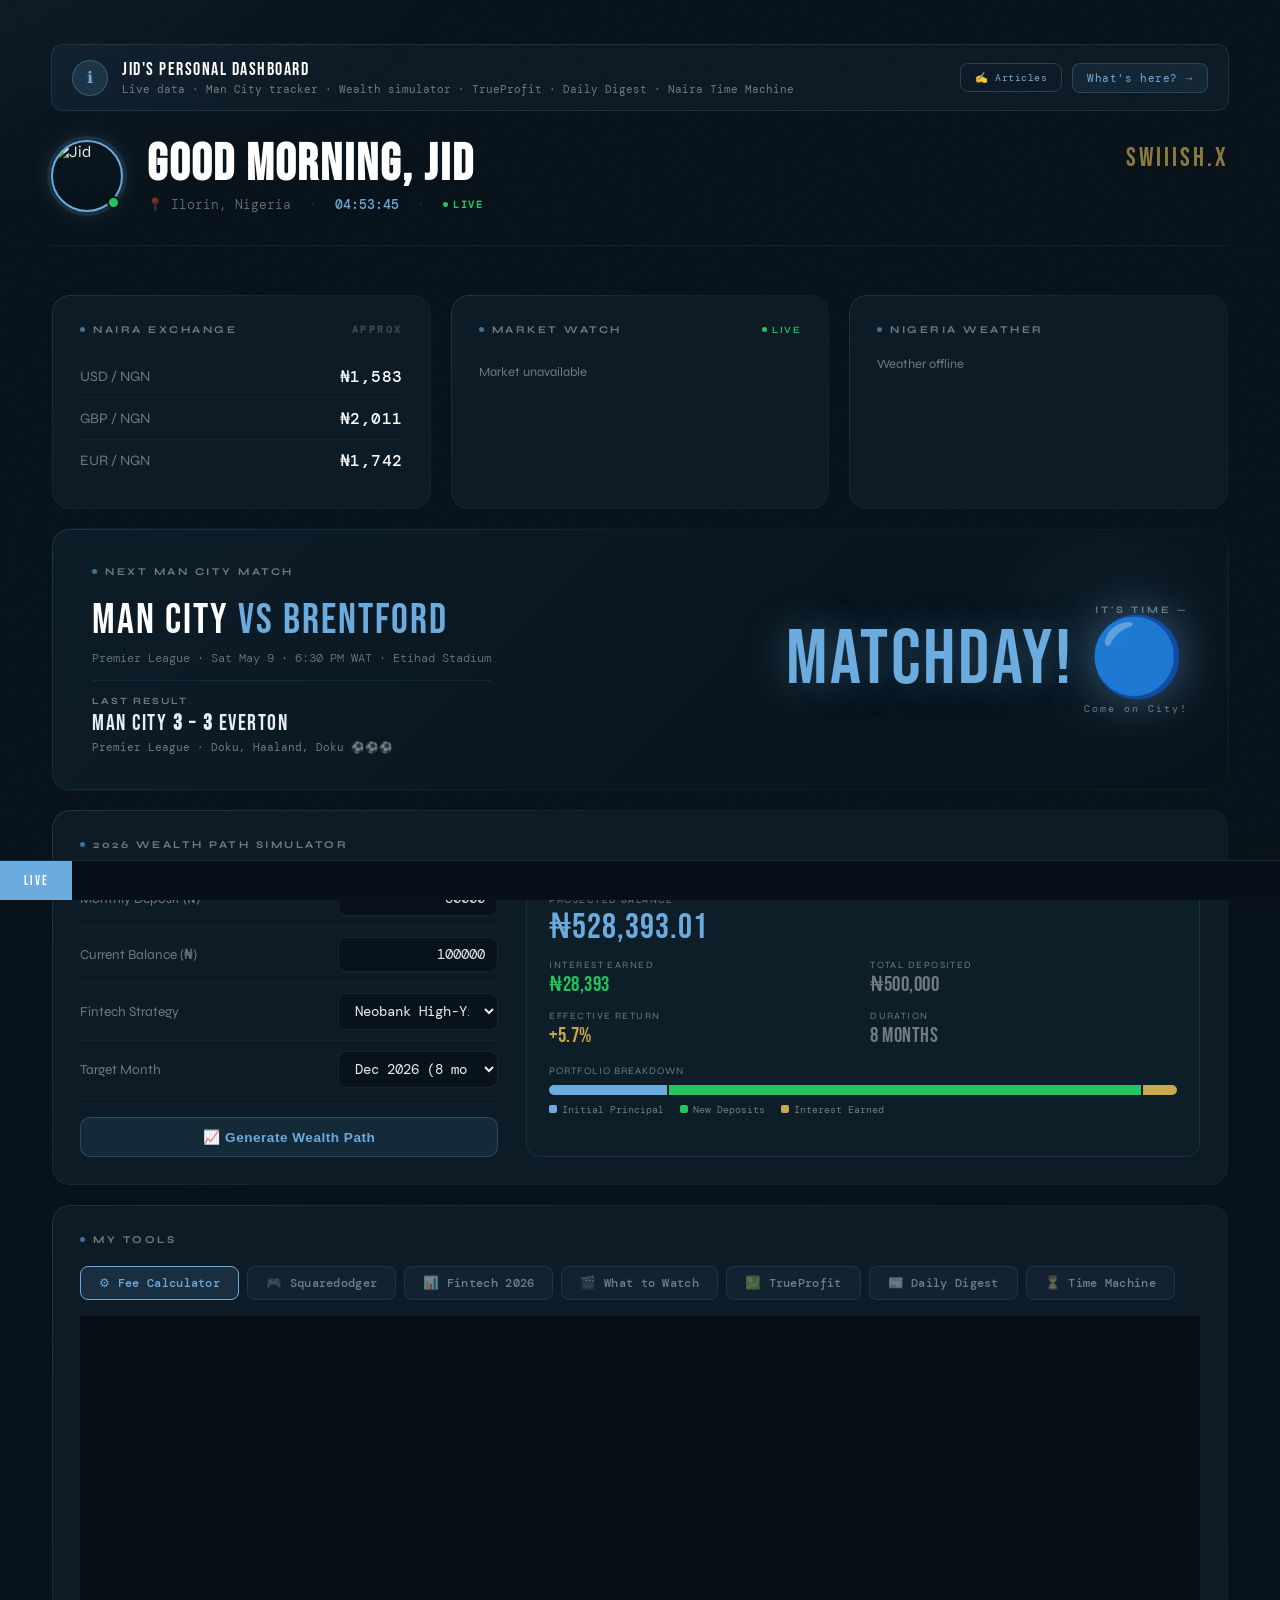
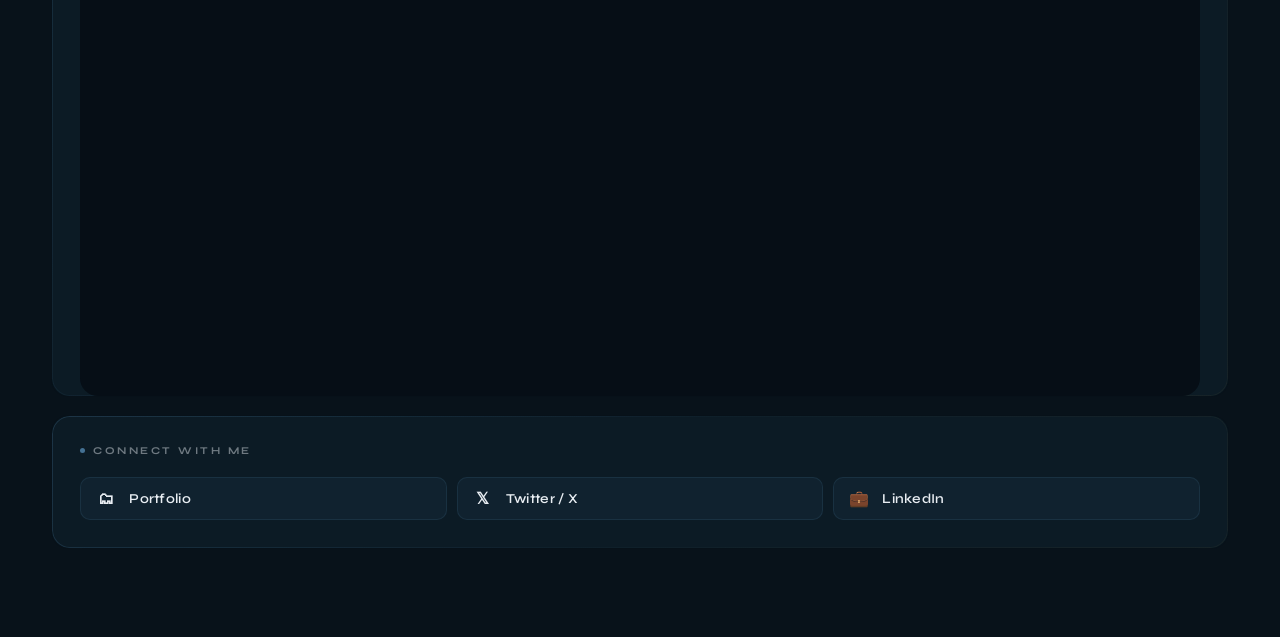
==== commit e19e5207: "Update index.html" ====
--- a/index.html
+++ b/index.html
@@ -18,7 +18,10 @@
         <div class="about-banner-sub">Live data · Man City tracker · Wealth simulator · TrueProfit · Daily Digest · Naira Time Machine</div>
       </div>
     </div>
-    <div class="about-banner-btn">What's here? →</div>
+    <div style="display:flex;align-items:center;gap:10px;flex-shrink:0;">
+      <a href="./articles.html" target="_blank" onclick="event.stopPropagation()" style="padding:7px 14px;background:transparent;border:1px solid rgba(108,171,221,0.25);border-radius:8px;color:var(--city-blue);font-family:'DM Mono',monospace;font-size:0.65rem;letter-spacing:0.05em;text-decoration:none;transition:all 0.15s;white-space:nowrap;" onmouseover="this.style.background='rgba(108,171,221,0.12)'" onmouseout="this.style.background='transparent'">✍️ Articles</a>
+      <div class="about-banner-btn">What's here? →</div>
+    </div>
   </div>
 
   <!-- HEADER -->
@@ -145,11 +148,10 @@
     <!-- CONNECT -->
     <div class="card" style="grid-column:span 3;">
       <div class="card-label"><span class="dot"></span> Connect With Me</div>
-      <div style="display:grid;grid-template-columns:repeat(4,1fr);gap:10px">
+      <div style="display:grid;grid-template-columns:repeat(3,1fr);gap:10px">
         <a href="https://t.co/sR0pXMr2xZ" target="_blank" class="link-item"><span class="link-icon">🗂</span> Portfolio</a>
         <a href="https://x.com/Swiiish_x" target="_blank" class="link-item"><span class="link-icon">𝕏</span> Twitter / X</a>
         <a href="https://www.linkedin.com/in/abdulthedataanalyst/" target="_blank" class="link-item"><span class="link-icon">💼</span> LinkedIn</a>
-        <a href="./articles.html" target="_blank" class="link-item"><span class="link-icon">✍️</span> Articles</a>
       </div>
     </div>
 
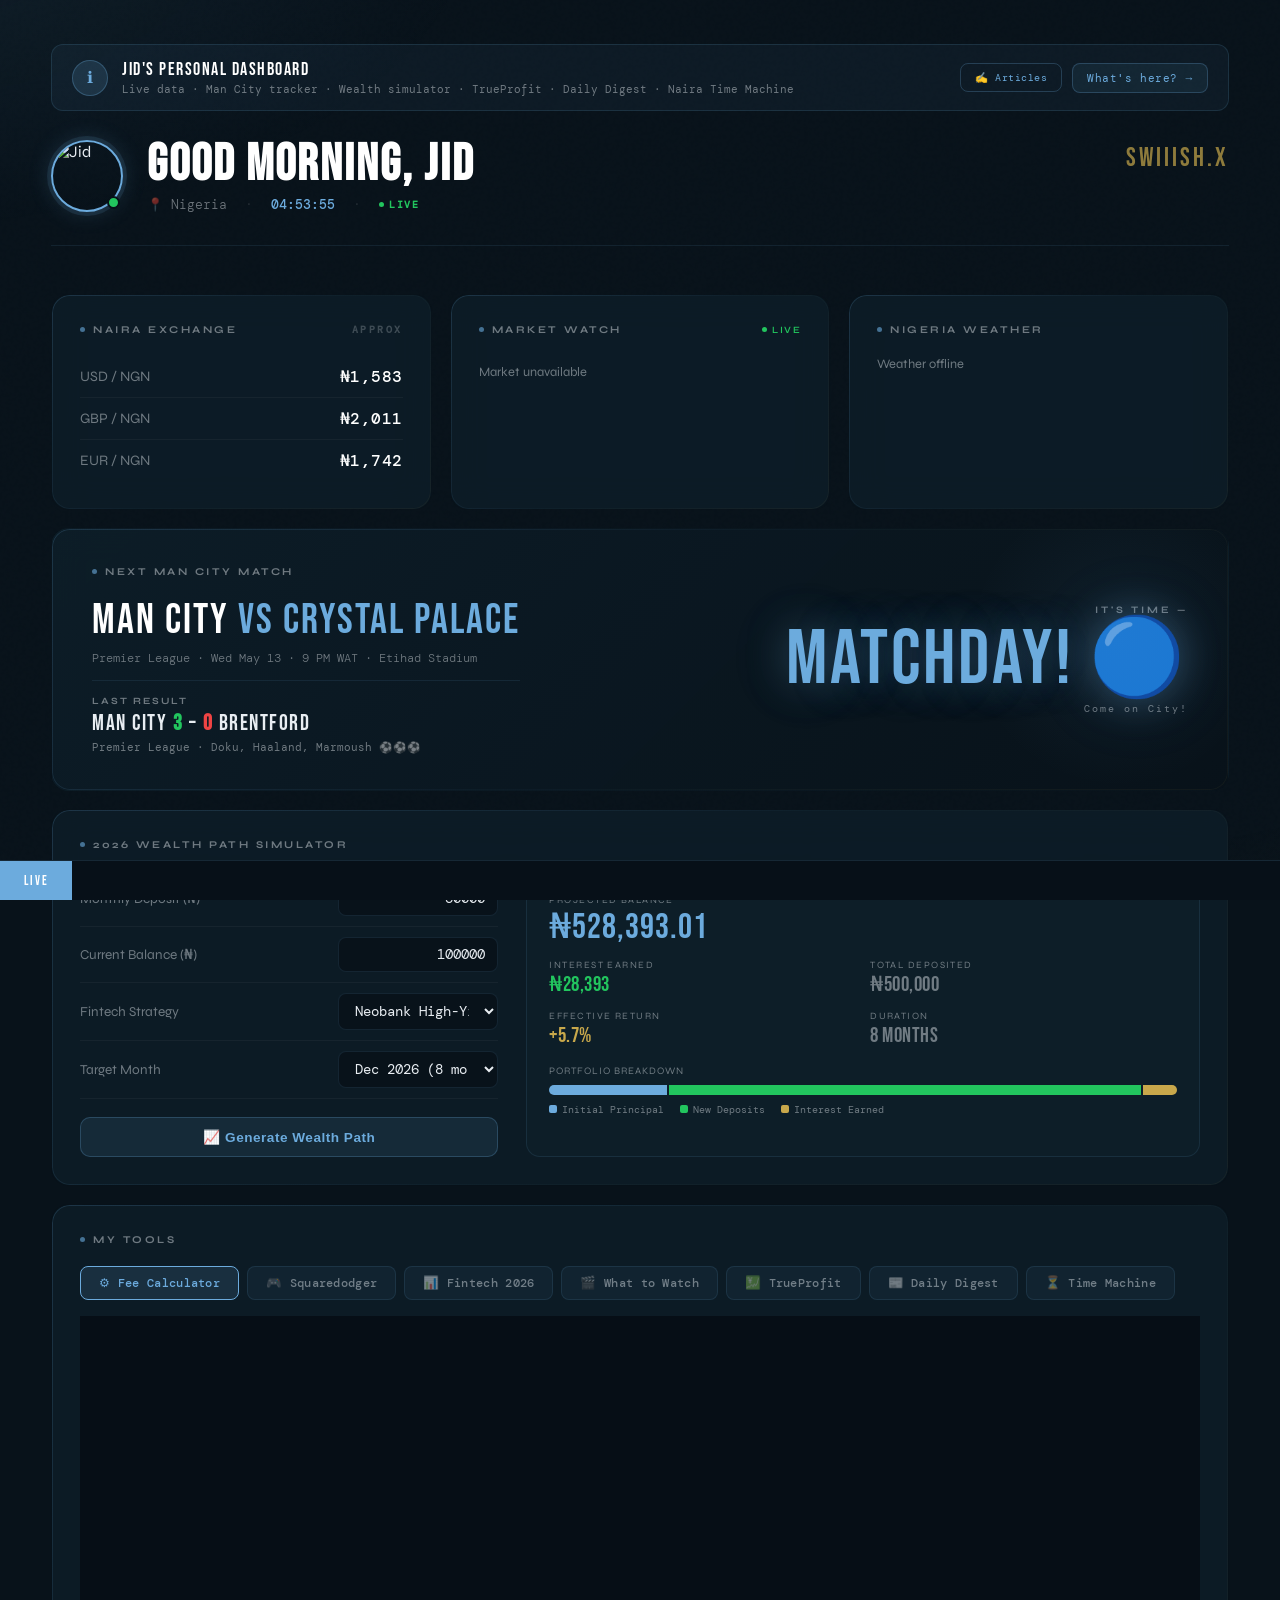
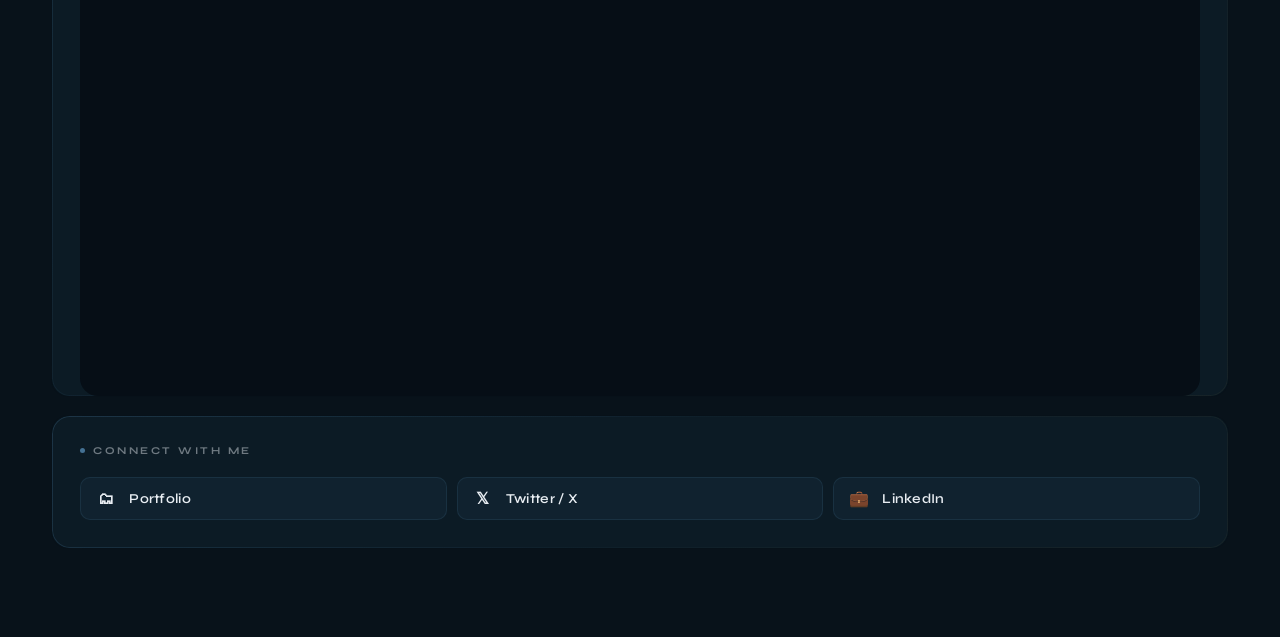
==== commit ea341fca: "Update index.html" ====
--- a/index.html
+++ b/index.html
@@ -33,7 +33,7 @@
     <div class="header-text">
       <h1 id="greeting">Good Morning, Jid</h1>
       <div class="header-meta">
-        <span>📍 Ilorin, Nigeria</span><span class="sep">·</span>
+        <span>📍 Nigeria</span><span class="sep">·</span>
         <span id="clock">00:00:00</span><span class="sep">·</span>
         <span class="live-dot">Live</span>
       </div>
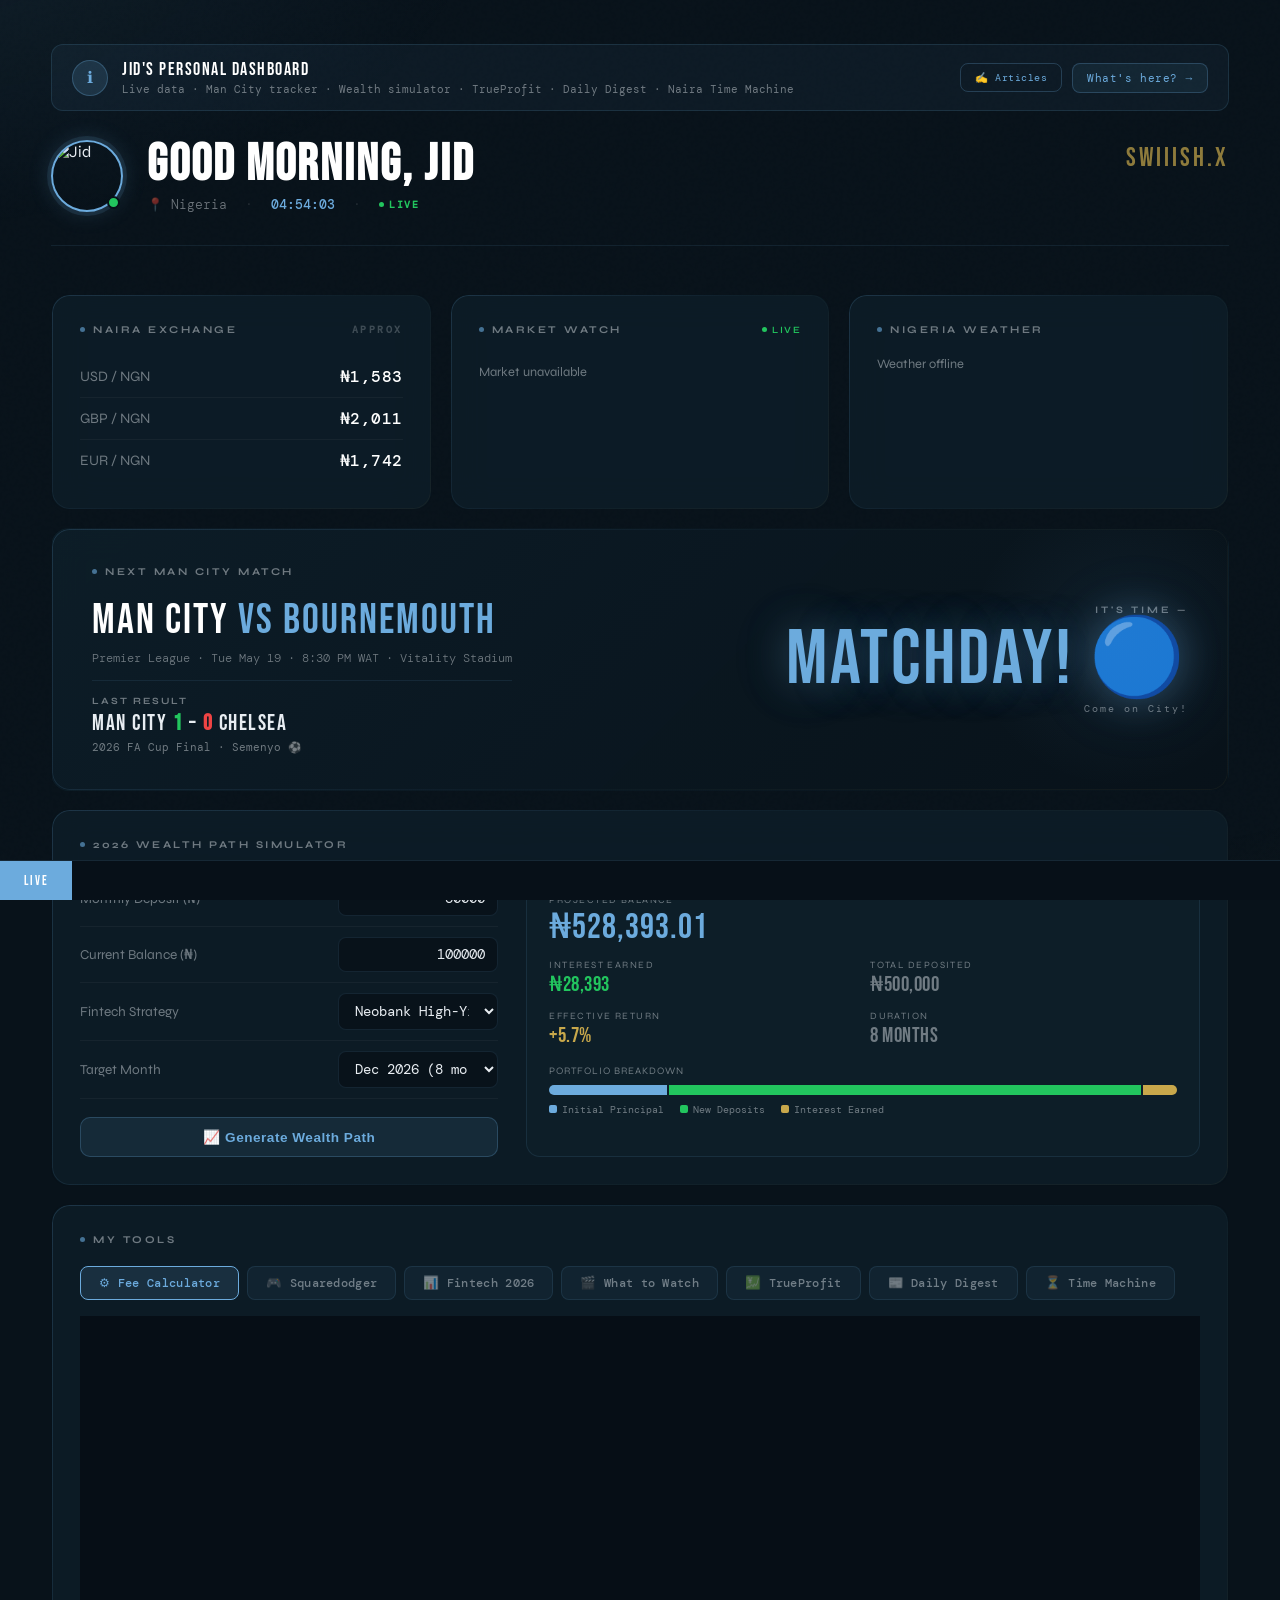
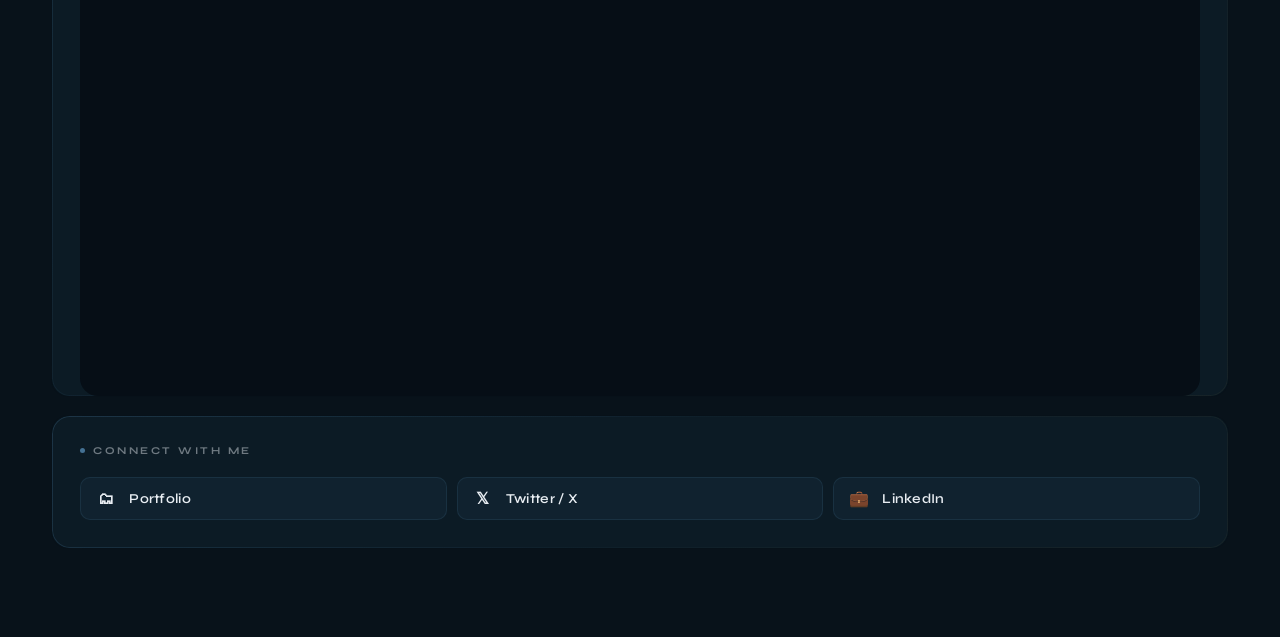
==== commit a28012f1: "Update index.html" ====
--- a/index.html
+++ b/index.html
@@ -27,7 +27,7 @@
   <!-- HEADER -->
   <header>
     <div class="avatar-wrap">
-      <img src="https://media.licdn.com/dms/image/v2/D4E03AQFCmn-OEMQYcA/profile-displayphoto-crop_800_800/B4EZ1aQz7_IEAI-/0/1775335853855?e=1779321600&v=beta&t=TwqhfMPwRntqHiS0TsGgLKbTm6e_xvhzsPezO7Tn3do" alt="Jid">
+      <img src=https://media.licdn.com/dms/image/v2/D4E03AQFCmn-OEMQYcA/profile-displayphoto-crop_800_800/B4EZ1aQz7_IEAI-/0/1775335853855?e=1781136000&v=beta&t=FVRGnn4hV4ZCkJ9sv9mA522d4SW1fsth3Ip89d9tDNA" alt="Jid">
       <div class="avatar-status"></div>
     </div>
     <div class="header-text">
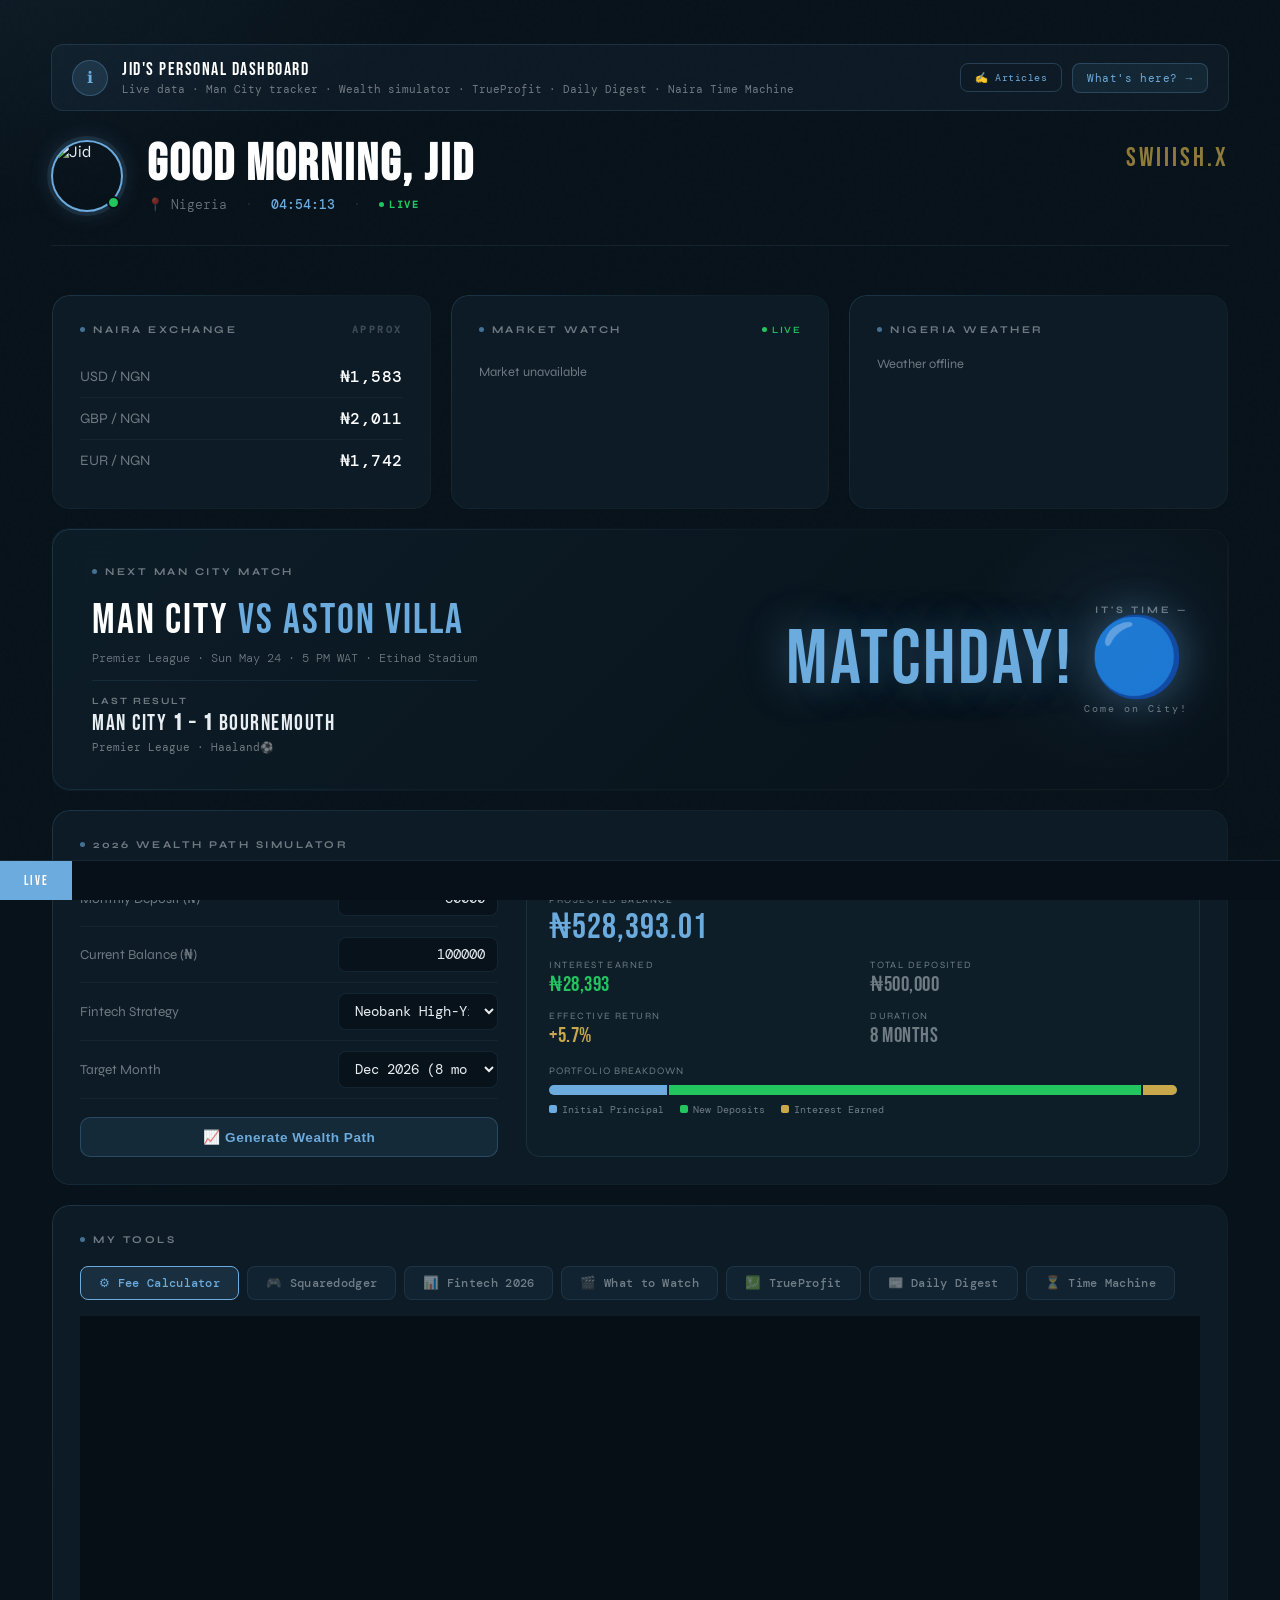
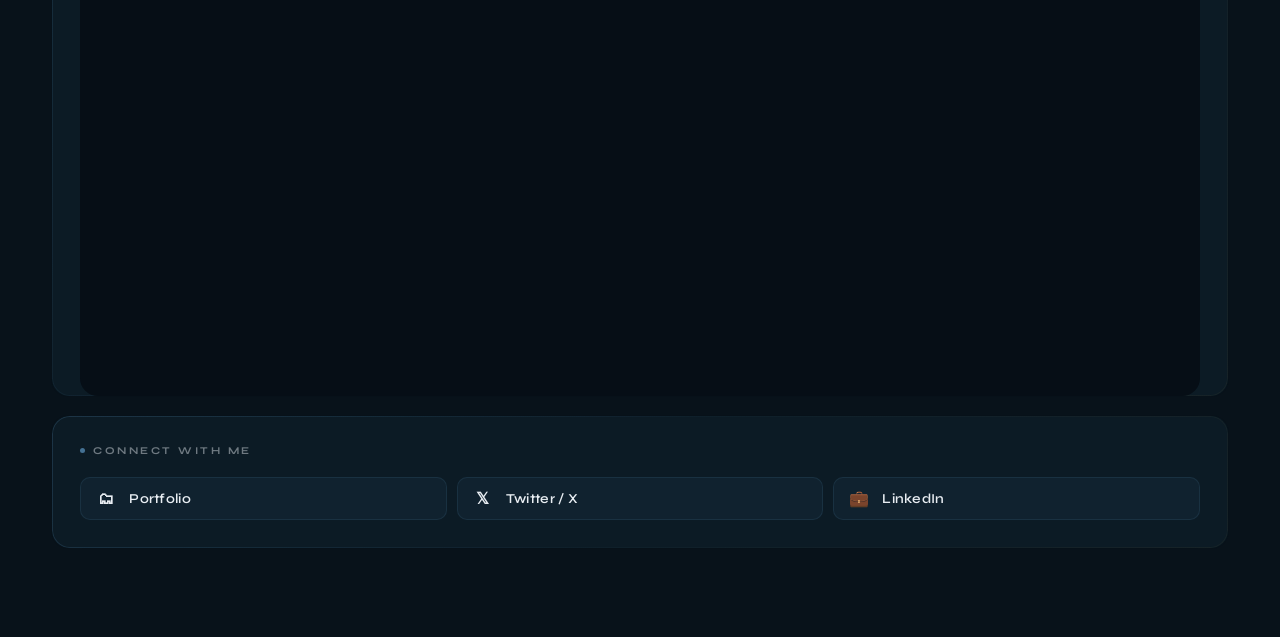
==== commit 0e38158a: "Update index.html" ====
--- a/index.html
+++ b/index.html
@@ -27,7 +27,7 @@
   <!-- HEADER -->
   <header>
     <div class="avatar-wrap">
-      <img src=https://media.licdn.com/dms/image/v2/D4E03AQFCmn-OEMQYcA/profile-displayphoto-crop_800_800/B4EZ1aQz7_IEAI-/0/1775335853855?e=1781136000&v=beta&t=FVRGnn4hV4ZCkJ9sv9mA522d4SW1fsth3Ip89d9tDNA" alt="Jid">
+      <img src="https://media.licdn.com/dms/image/v2/D4E03AQFCmn-OEMQYcA/profile-displayphoto-crop_800_800/B4EZ1aQz7_IEAI-/0/1775335853855?e=1781136000&v=beta&t=FVRGnn4hV4ZCkJ9sv9mA522d4SW1fsth3Ip89d9tDNA" alt="Jid">
       <div class="avatar-status"></div>
     </div>
     <div class="header-text">
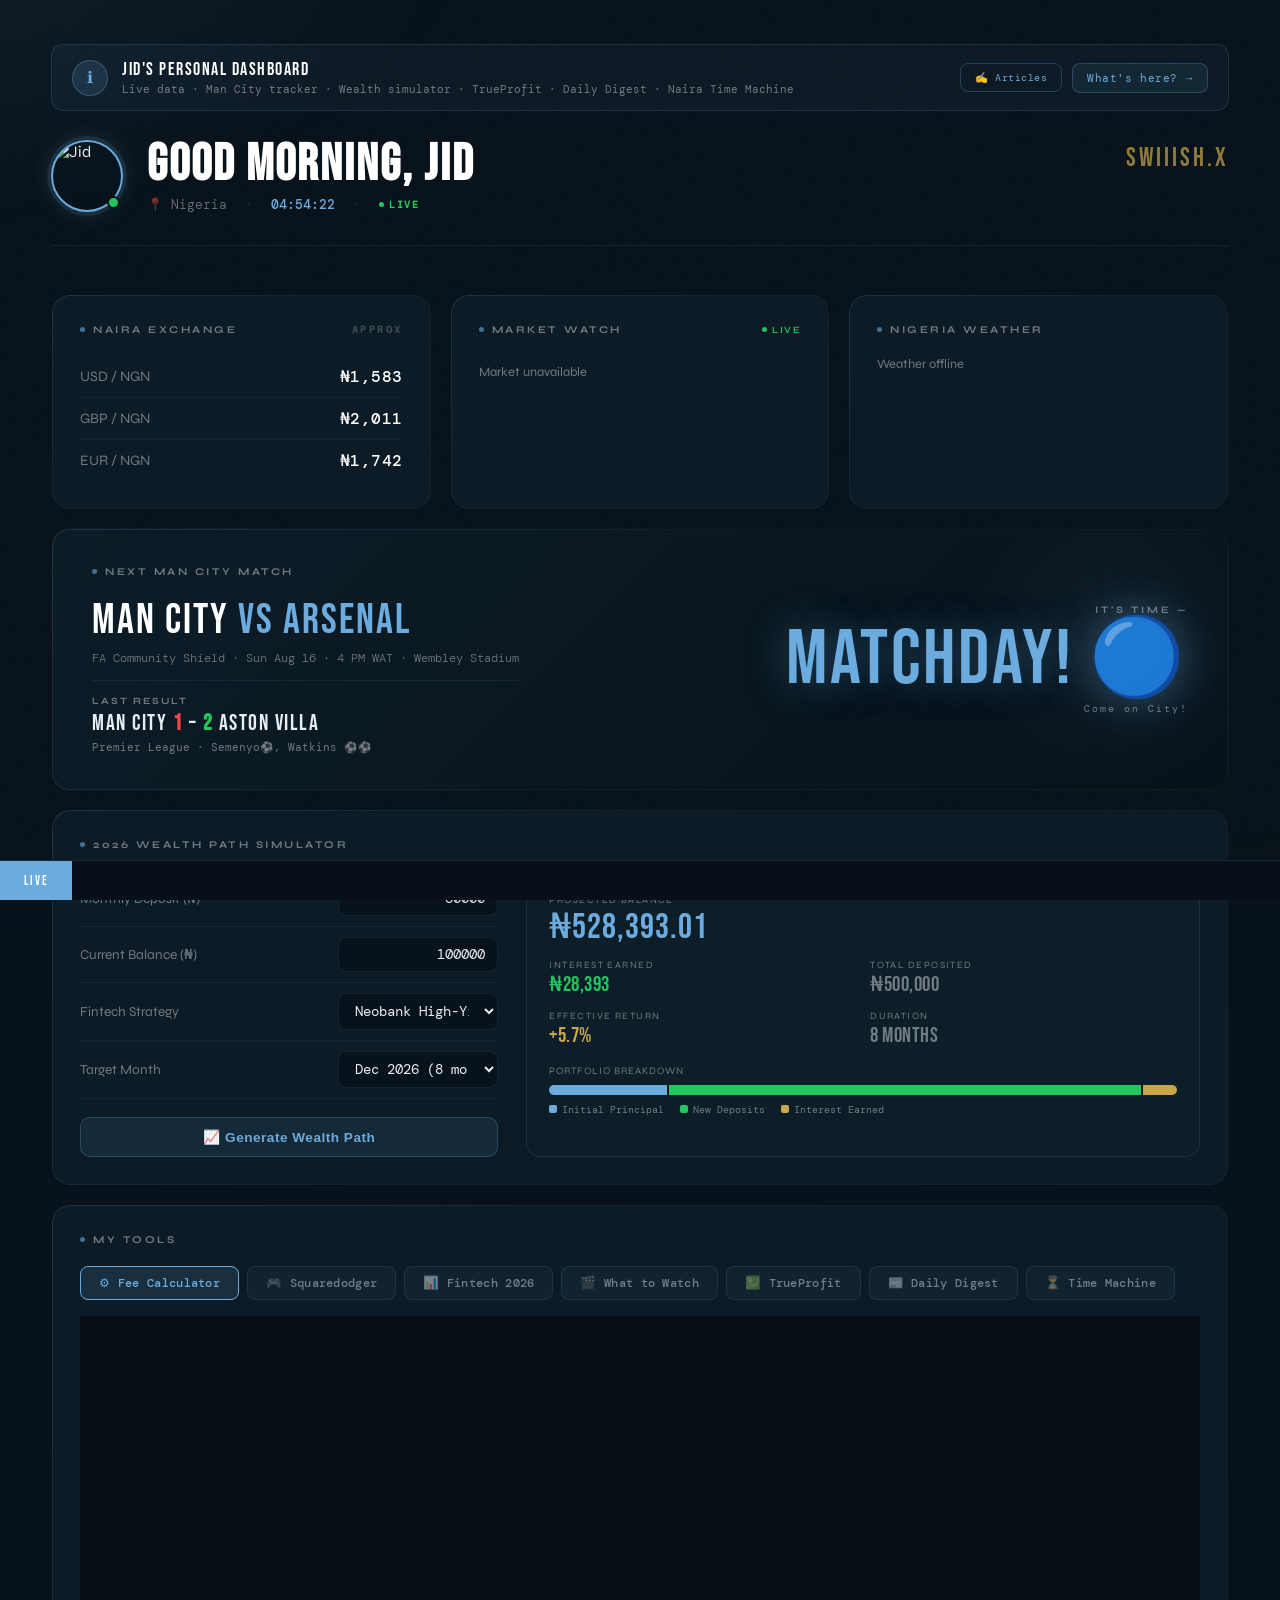
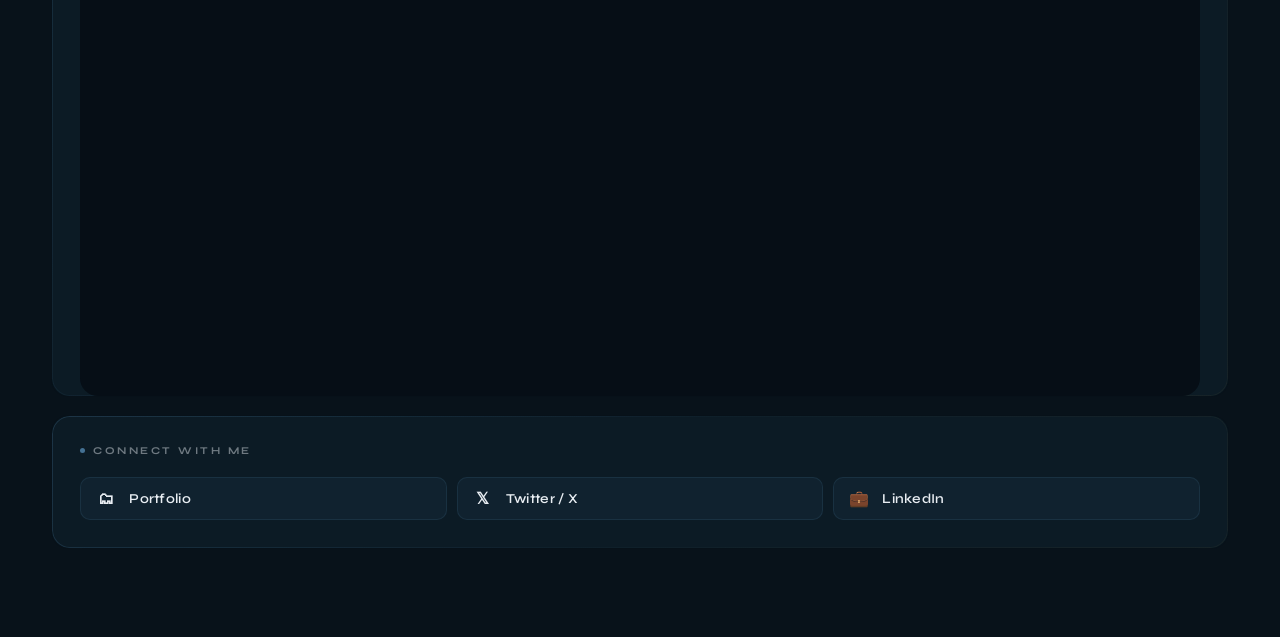
==== commit bd8eb32e: "Update index.html" ====
--- a/index.html
+++ b/index.html
@@ -27,7 +27,7 @@
   <!-- HEADER -->
   <header>
     <div class="avatar-wrap">
-      <img src="https://media.licdn.com/dms/image/v2/D4E03AQFCmn-OEMQYcA/profile-displayphoto-crop_800_800/B4EZ1aQz7_IEAI-/0/1775335853855?e=1781136000&v=beta&t=FVRGnn4hV4ZCkJ9sv9mA522d4SW1fsth3Ip89d9tDNA" alt="Jid">
+      <img src="https://media.licdn.com/dms/image/v2/D4E03AQFCmn-OEMQYcA/profile-displayphoto-crop_800_800/B4EZ1aQz7_IEAI-/0/1775335853855?e=1784160000&v=beta&t=YcHatuii49l8s8YAJXCP40jVwXk1Yrdm5KHBJ_44KsA" alt="Jid">
       <div class="avatar-status"></div>
     </div>
     <div class="header-text">
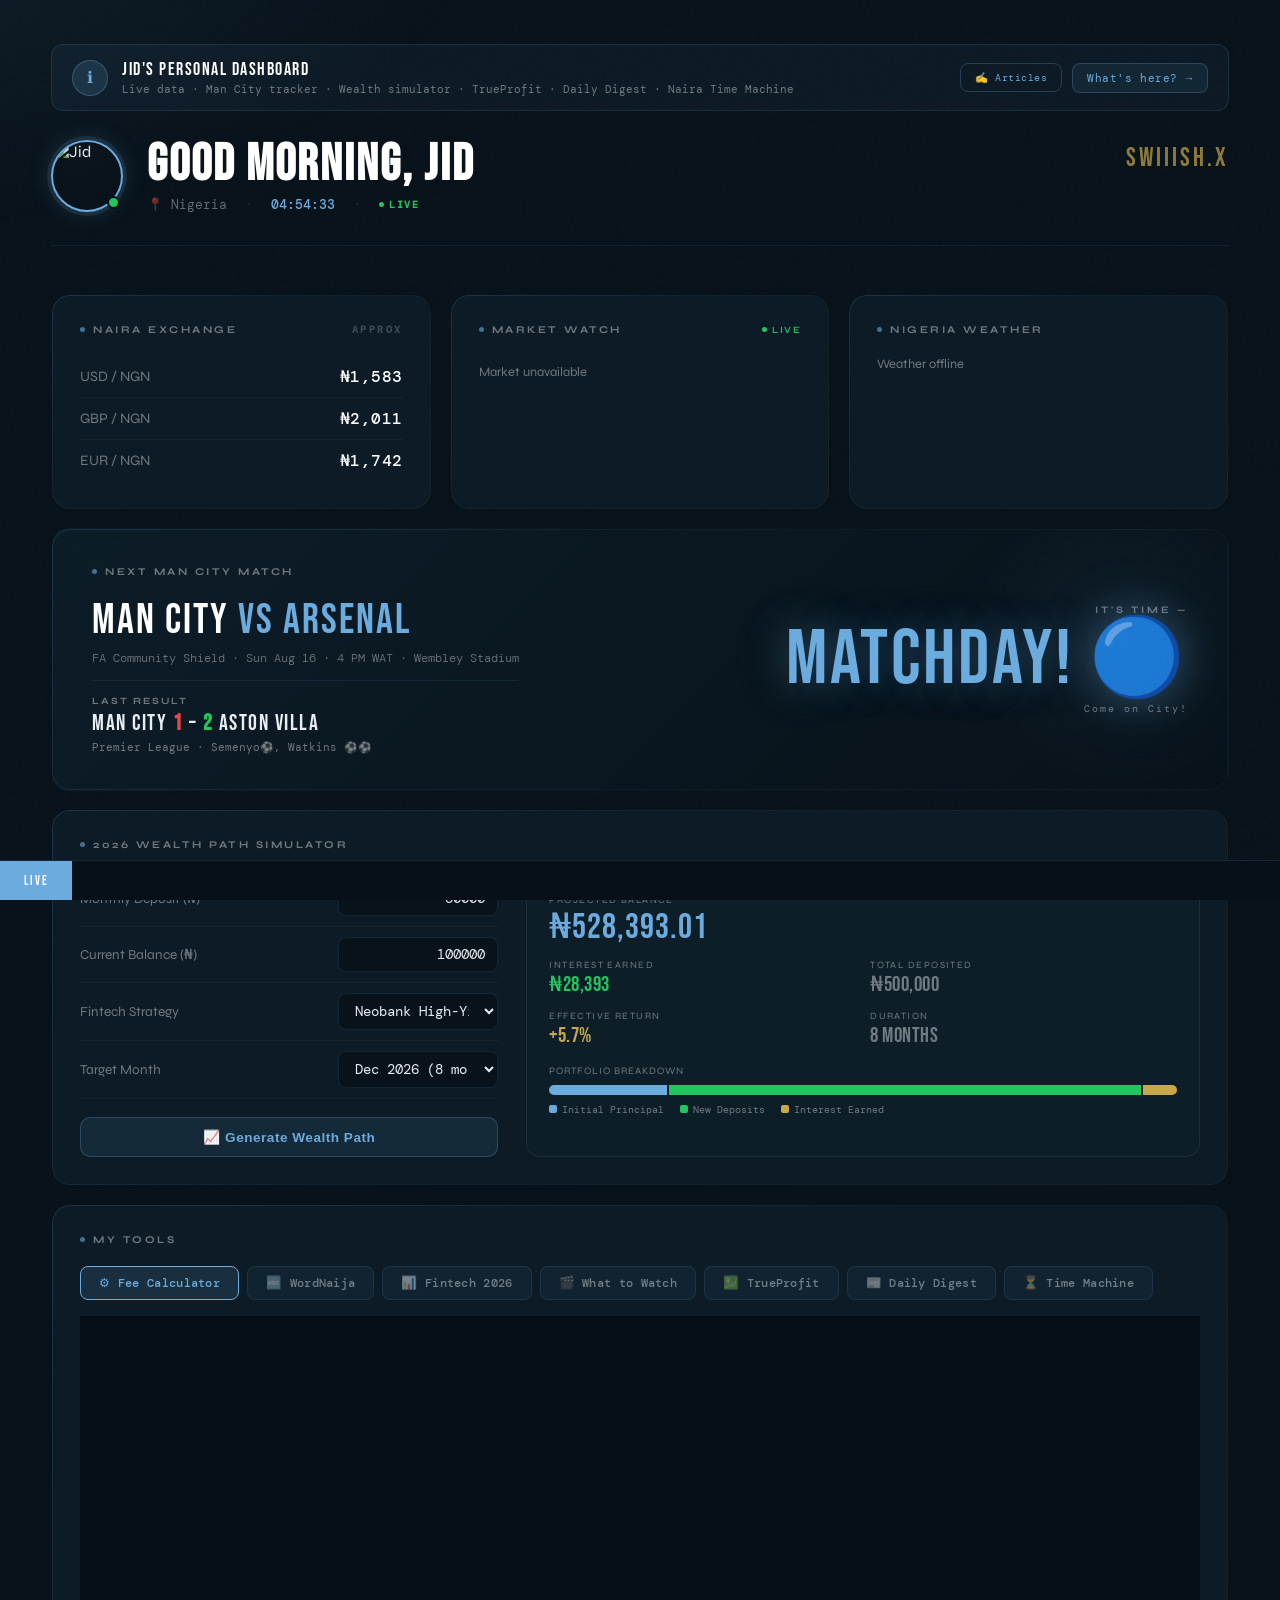
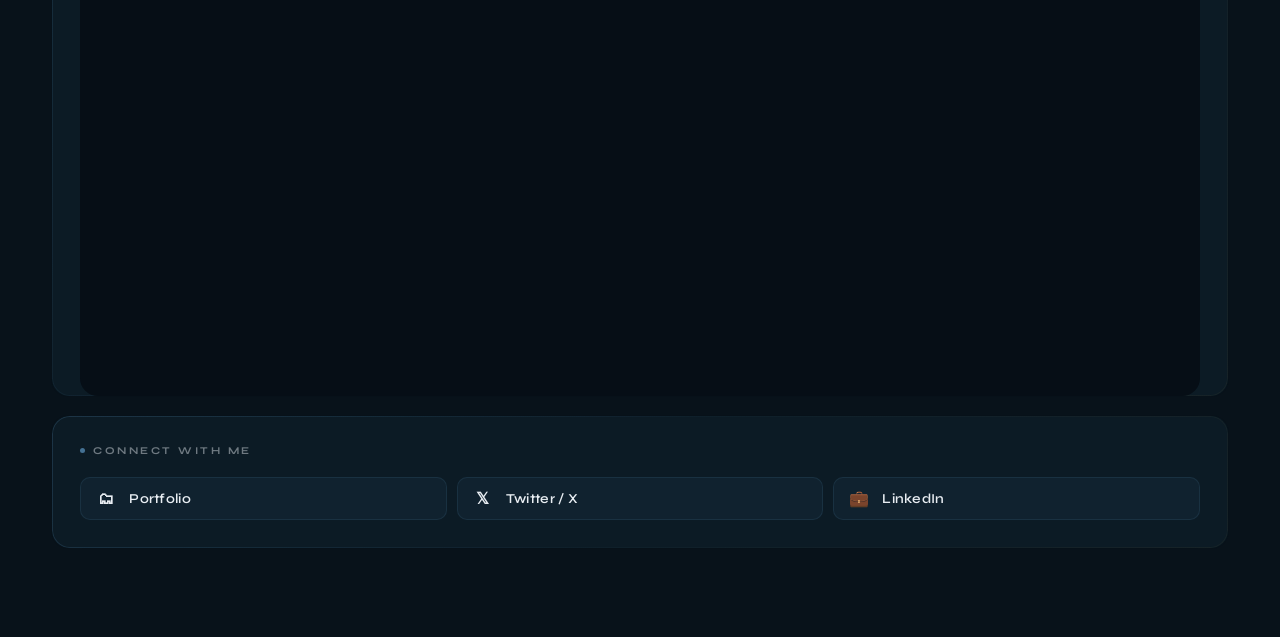
==== commit 47a09383: "Update index.html" ====
--- a/index.html
+++ b/index.html
@@ -127,7 +127,7 @@
       <div class="card-label"><span class="dot"></span> My Tools</div>
       <div class="tools-tabs">
         <button class="tool-tab active" onclick="showTool('calculator',this)">⚙ Fee Calculator</button>
-        <button class="tool-tab" onclick="showTool('game',this)">🎮 Squaredodger</button>
+        <button class="tool-tab" onclick="showTool('game',this)">🔤 WordNaija</button>
         <button class="tool-tab" onclick="showTool('fintech',this)">📊 Fintech 2026</button>
         <button class="tool-tab" onclick="showTool('movies',this)">🎬 What to Watch</button>
         <button class="tool-tab" onclick="showTool('trueprofit',this)">💹 TrueProfit</button>
@@ -136,7 +136,7 @@
       </div>
       <div class="tool-frame-wrap">
         <iframe id="tool-calculator" class="tool-frame active-frame" src="https://jidspaymentfeecalcv4.vercel.app" title="NG Pay Fee Calculator" loading="lazy" allow="clipboard-write"></iframe>
-        <iframe id="tool-game" class="tool-frame" src="https://jidsdodgergame.vercel.app/" title="Squaredodger" loading="lazy"></iframe>
+        <iframe id="tool-game" class="tool-frame" src="https://word-naija.vercel.app/" title="WordNaija" loading="lazy"></iframe>
         <iframe id="tool-fintech" class="tool-frame" src="./ng-fintech.html" title="Nigerian Fintech 2026" loading="lazy"></iframe>
         <iframe id="tool-movies" class="tool-frame" src="./movie-recommender.html" title="What to Watch Tonight" loading="lazy"></iframe>
         <iframe id="tool-trueprofit" class="tool-frame" src="./trueprofit.html" title="TrueProfit Calculator" loading="lazy"></iframe>
@@ -191,7 +191,7 @@
         <div class="about-item"><div class="about-item-icon">⚽</div><div><div class="about-item-title">Man City Match Tracker</div><div class="about-item-desc">Shows the last result and next fixture with a live countdown timer. Updates automatically from city.json in the repo — edited manually after each match in about 30 seconds.</div></div></div>
         <div class="about-item"><div class="about-item-icon">💰</div><div><div class="about-item-title">2026 Wealth Path Simulator</div><div class="about-item-desc">Enter your monthly deposit, current balance, a fintech strategy (Neobank 15%, Locked Savings 12%, Traditional Bank 4%) and a target month. Uses compound interest to project your balance, interest earned and portfolio breakdown. Auto-recalculates on any input change.</div></div></div>
         <div class="about-item"><div class="about-item-icon">⚙</div><div><div class="about-item-title">Fee Calculator (My Tools → Tab 1)</div><div class="about-item-desc">Independent Nigerian payment gateway fee calculator. Compare Flutterwave, Paystack, Monnify and Squad. Includes reverse calc, bulk invoicing, live FX rates, donut chart and PDF receipt export.</div></div></div>
-        <div class="about-item"><div class="about-item-icon">🎮</div><div><div class="about-item-title">Squaredodger (My Tools → Tab 2)</div><div class="about-item-desc">A browser arcade game — dodge the red squares for as long as you can. Built in vanilla JS with skins, a leaderboard and Web Audio API sound effects.</div></div></div>
+        <div class="about-item"><div class="about-item-icon">🔤</div><div><div class="about-item-title">WordNaija (My Tools → Tab 2)</div><div class="about-item-desc">A Wordle-style word puzzle with a Naija twist. Mixed word lengths (4-15 letters), three difficulty tiers, and a word bank blending Nigerian slang and culture with DECODE topics like cognitive bias and behavioral economics. Unlimited random words, bonus hints for stuck players, and a "See Answer" option after a loss.</div></div></div>
         <div class="about-item"><div class="about-item-icon">📊</div><div><div class="about-item-title">Fintech 2026 (My Tools → Tab 3)</div><div class="about-item-desc">An interactive intelligence report on Nigeria's fintech ecosystem — company cards, funding timeline, valuation charts, M&A acquisition map, and six DECODE insight pieces. Built as a DECODE content project.</div></div></div>
         <div class="about-item"><div class="about-item-icon">🎬</div><div><div class="about-item-title">What to Watch Tonight (My Tools → Tab 4)</div><div class="about-item-desc">AI-powered movie and series recommender. Pick your mood, select genres (Nollywood, anime, K-Drama, Hollywood and more), add context like "something like Money Heist but African" and AI returns personalised picks with a reason why you'll love each one.</div></div></div>
         <div class="about-item"><div class="about-item-icon">💹</div><div><div class="about-item-title">TrueProfit Calculator (My Tools → Tab 5)</div><div class="about-item-desc">Side hustle profit calculator for Nigerian business owners and entrepreneurs. Enter your revenue, COGS, labour, and tick hidden expenses (delivery, data, packaging, platform fees and more). Calculates your real net profit, margin, ROI, and profit per unit — with a smart insight on what it means for your business.</div></div></div>
